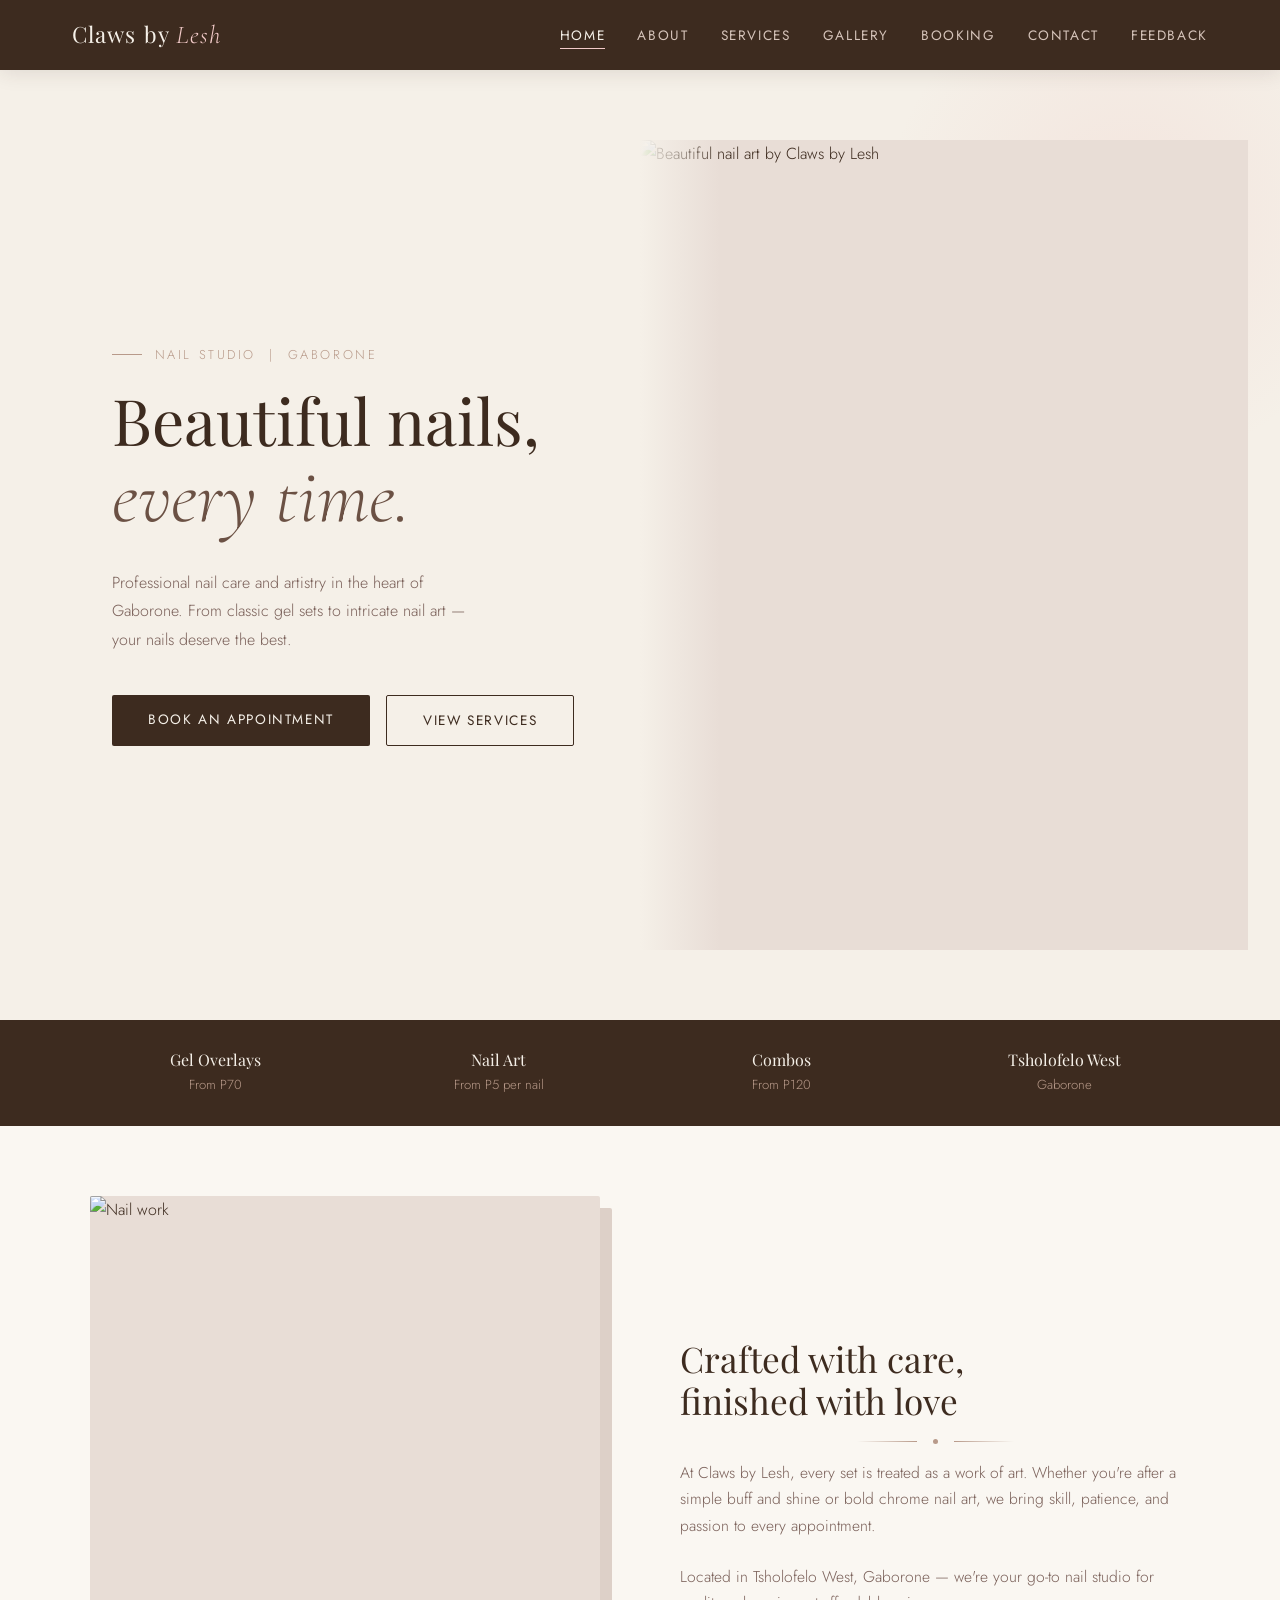
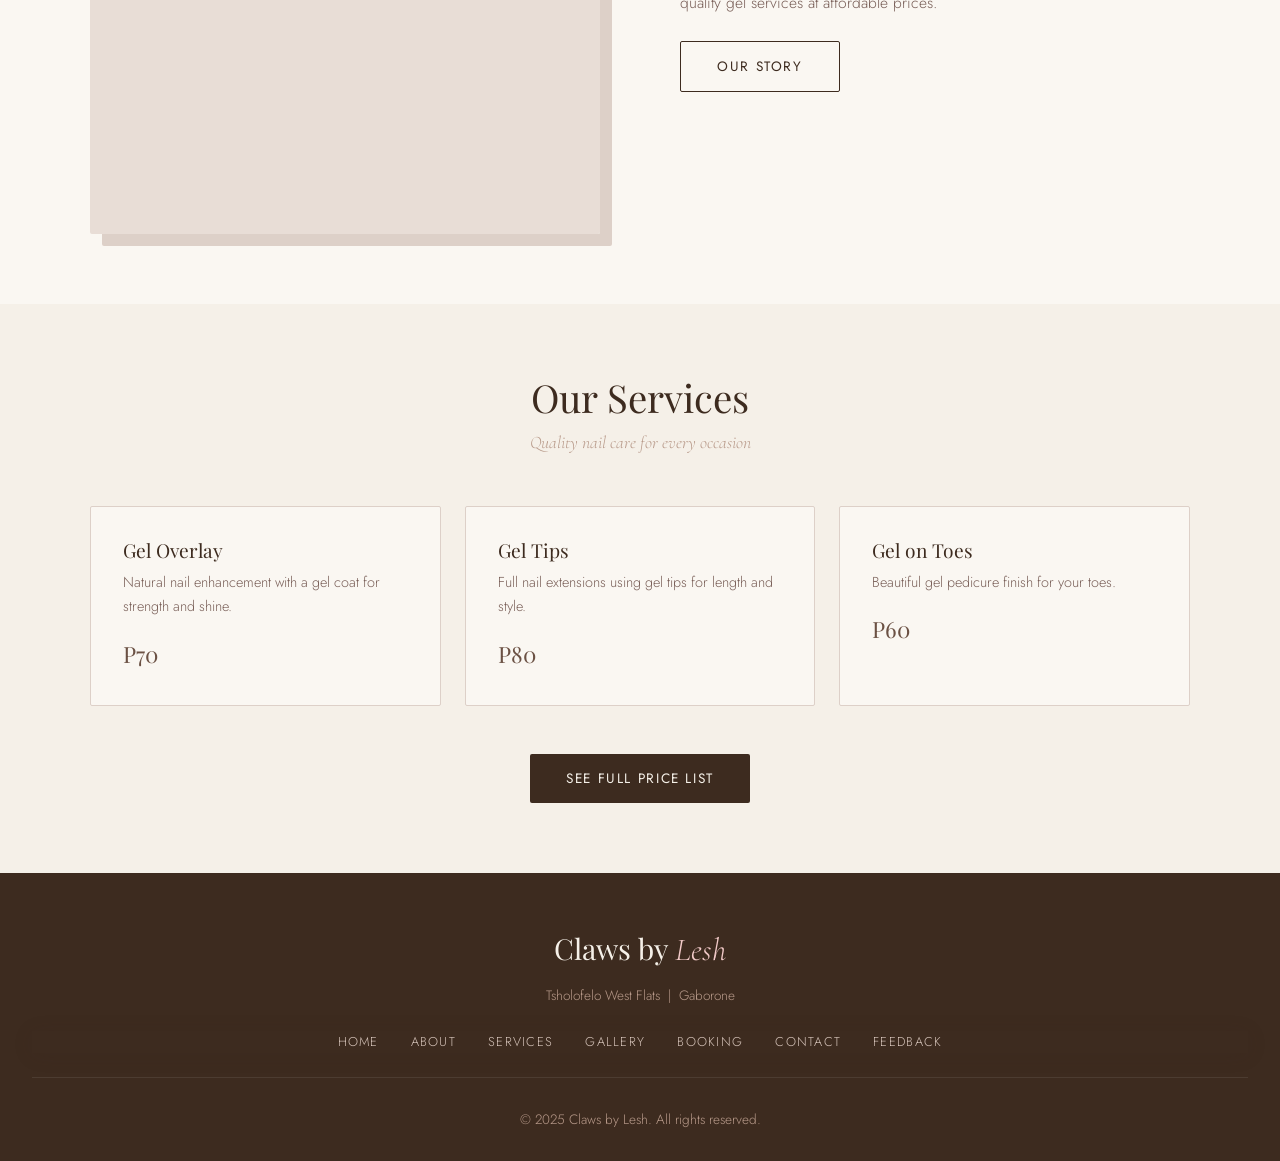
==== index.html @ 39ea2185 "Add files via upload" ====
<!DOCTYPE html>
<html lang="en">
<head>
    <meta charset="UTF-8">
    <meta name="viewport" content="width=device-width, initial-scale=1.0">
    <title>Claws by Lesh | Nail Studio</title>
    <link rel="stylesheet" href="style.css">
</head>
<body>

    <!-- NAVIGATION -->
    <nav>
        <div class="nav-container">
            <div class="nav-logo">Claws by <span>Lesh</span></div>
            <ul class="nav-links">
                <li><a href="index.html" class="active">Home</a></li>
                <li><a href="about.html">About</a></li>
                <li><a href="services.html">Services</a></li>
                <li><a href="gallery.html">Gallery</a></li>
                <li><a href="booking.html">Booking</a></li>
                <li><a href="contact.html">Contact</a></li>
                <li><a href="feedback.html">Feedback</a></li>
            </ul>
        </div>
    </nav>

    <!-- HERO -->
    <section class="hero">
        <div class="hero-text">
            <p class="hero-eyebrow">Nail Studio &nbsp;|&nbsp; Gaborone</p>
            <h1 class="hero-title">
                Beautiful nails,
                <span class="script">every time.</span>
            </h1>
            <p class="hero-description">
                Professional nail care and artistry in the heart of Gaborone. 
                From classic gel sets to intricate nail art — your nails deserve the best.
            </p>
            <div class="hero-cta">
                <a href="booking.html" class="btn btn-primary">Book an Appointment</a>
                <a href="services.html" class="btn btn-outline">View Services</a>
            </div>
        </div>
        <div class="hero-image">
            <!-- Replace src with your preferred photo -->
            <img src="photos/photo1.jpg" alt="Beautiful nail art by Claws by Lesh" 
                 onerror="this.style.background='#e8ddd6';this.style.minHeight='90vh'">
        </div>
    </section>

    <!-- FEATURES STRIP -->
    <div class="features-strip">
        <div class="features-grid">
            <div class="feature-item">
                <h4>Gel Overlays</h4>
                <p>From P70</p>
            </div>
            <div class="feature-item">
                <h4>Nail Art</h4>
                <p>From P5 per nail</p>
            </div>
            <div class="feature-item">
                <h4>Combos</h4>
                <p>From P120</p>
            </div>
            <div class="feature-item">
                <h4>Tsholofelo West</h4>
                <p>Gaborone</p>
            </div>
        </div>
    </div>

    <!-- ABOUT TEASER -->
    <section class="home-about">
        <div class="container">
            <div class="home-about-grid">
                <div class="home-about-img">
                    <img src="photos/photo2.jpg" alt="Nail work"
                         onerror="this.style.background='#e8ddd6'">
                </div>
                <div class="home-about-text">
                    <h2>Crafted with care,<br>finished with love</h2>
                    <div class="divider"><div class="divider-dot"></div></div>
                    <p>
                        At Claws by Lesh, every set is treated as a work of art. 
                        Whether you're after a simple buff and shine or bold chrome 
                        nail art, we bring skill, patience, and passion to every appointment.
                    </p>
                    <p>
                        Located in Tsholofelo West, Gaborone — we're your go-to nail 
                        studio for quality gel services at affordable prices.
                    </p>
                    <a href="about.html" class="btn btn-outline">Our Story</a>
                </div>
            </div>
        </div>
    </section>

    <!-- SERVICES PREVIEW -->
    <section class="home-services">
        <div class="container">
            <h2 class="section-title">Our Services</h2>
            <p class="section-subtitle">Quality nail care for every occasion</p>
            <div class="services-preview-grid">
                <div class="service-card">
                    <h3>Gel Overlay</h3>
                    <p>Natural nail enhancement with a gel coat for strength and shine.</p>
                    <span class="service-price">P70</span>
                </div>
                <div class="service-card">
                    <h3>Gel Tips</h3>
                    <p>Full nail extensions using gel tips for length and style.</p>
                    <span class="service-price">P80</span>
                </div>
                <div class="service-card">
                    <h3>Gel on Toes</h3>
                    <p>Beautiful gel pedicure finish for your toes.</p>
                    <span class="service-price">P60</span>
                </div>
            </div>
            <div class="text-center">
                <a href="services.html" class="btn btn-primary">See Full Price List</a>
            </div>
        </div>
    </section>

    <!-- FOOTER -->
    <footer>
        <div class="footer-logo">Claws by <span>Lesh</span></div>
        <p>Tsholofelo West Flats &nbsp;|&nbsp; Gaborone</p>
        <nav class="footer-links">
            <a href="index.html">Home</a>
            <a href="about.html">About</a>
            <a href="services.html">Services</a>
            <a href="gallery.html">Gallery</a>
            <a href="booking.html">Booking</a>
            <a href="contact.html">Contact</a>
            <a href="feedback.html">Feedback</a>
        </nav>
        <div class="footer-bottom">
            <p>&copy; 2025 Claws by Lesh. All rights reserved.</p>
        </div>
    </footer>

</body>
</html>
---- style.css ----
/* ===== GOOGLE FONTS ===== */
@import url('https://fonts.googleapis.com/css2?family=Playfair+Display:ital,wght@0,400;0,600;0,700;1,400&family=Cormorant+Garamond:ital,wght@0,300;0,400;0,500;1,300&family=Jost:wght@300;400;500&display=swap');

/* ===== CSS VARIABLES ===== */
:root {
    --cream: #f5f0e8;
    --warm-white: #faf7f2;
    --brown: #6b5144;
    --dark-brown: #3d2b1f;
    --rose: #e8a0a0;
    --blush: #f2cac8;
    --taupe: #b89a8a;
    --light-taupe: #d6c4ba;
    --text: #3d2b1f;
    --text-light: #7a6059;
    --border: #ddd0c8;
    --shadow: rgba(61, 43, 31, 0.12);
}

/* ===== RESET & BASE ===== */
*, *::before, *::after {
    margin: 0;
    padding: 0;
    box-sizing: border-box;
}

html {
    scroll-behavior: smooth;
}

body {
    font-family: 'Jost', sans-serif;
    background-color: var(--warm-white);
    color: var(--text);
    font-weight: 300;
    line-height: 1.7;
}

img {
    max-width: 100%;
    display: block;
}

a {
    text-decoration: none;
    color: inherit;
}

ul {
    list-style: none;
}

/* ===== TYPOGRAPHY ===== */
h1, h2, h3, h4 {
    font-family: 'Playfair Display', serif;
    font-weight: 400;
    line-height: 1.2;
}

.script {
    font-family: 'Cormorant Garamond', serif;
    font-style: italic;
    font-weight: 300;
}

/* ===== NAVIGATION ===== */
nav {
    background-color: var(--dark-brown);
    position: sticky;
    top: 0;
    z-index: 100;
    box-shadow: 0 2px 20px var(--shadow);
}

.nav-container {
    max-width: 1200px;
    margin: 0 auto;
    padding: 0 2rem;
    display: flex;
    align-items: center;
    justify-content: space-between;
    height: 70px;
}

.nav-logo {
    font-family: 'Playfair Display', serif;
    font-size: 1.4rem;
    color: var(--cream);
    letter-spacing: 0.05em;
}

.nav-logo span {
    font-family: 'Cormorant Garamond', serif;
    font-style: italic;
    color: var(--blush);
    font-size: 1.6rem;
}

.nav-links {
    display: flex;
    gap: 2rem;
    align-items: center;
}

.nav-links a {
    color: var(--light-taupe);
    font-size: 0.85rem;
    letter-spacing: 0.12em;
    text-transform: uppercase;
    font-weight: 400;
    transition: color 0.3s ease;
    position: relative;
    padding-bottom: 4px;
}

.nav-links a::after {
    content: '';
    position: absolute;
    bottom: 0;
    left: 0;
    width: 0;
    height: 1px;
    background-color: var(--blush);
    transition: width 0.3s ease;
}

.nav-links a:hover,
.nav-links a.active {
    color: var(--cream);
}

.nav-links a:hover::after,
.nav-links a.active::after {
    width: 100%;
}

/* ===== PAGE HERO ===== */
.page-hero {
    background-color: var(--cream);
    padding: 60px 2rem 50px;
    text-align: center;
    border-bottom: 1px solid var(--border);
    position: relative;
    overflow: hidden;
}

.page-hero::before {
    content: '';
    position: absolute;
    top: 0; left: 0; right: 0; bottom: 0;
    background: radial-gradient(ellipse at 70% 50%, rgba(232, 160, 160, 0.1) 0%, transparent 70%);
    pointer-events: none;
}

.page-hero h1 {
    font-size: clamp(2rem, 5vw, 3.5rem);
    color: var(--dark-brown);
    margin-bottom: 0.5rem;
}

.page-hero p {
    font-family: 'Cormorant Garamond', serif;
    font-style: italic;
    font-size: 1.2rem;
    color: var(--taupe);
}

.divider {
    display: flex;
    align-items: center;
    gap: 1rem;
    justify-content: center;
    margin: 1rem 0;
}

.divider::before,
.divider::after {
    content: '';
    height: 1px;
    width: 60px;
    background: linear-gradient(to right, transparent, var(--taupe));
}

.divider::after {
    background: linear-gradient(to left, transparent, var(--taupe));
}

.divider-dot {
    width: 5px;
    height: 5px;
    border-radius: 50%;
    background-color: var(--taupe);
}

/* ===== SECTION ===== */
section {
    padding: 70px 2rem;
}

.container {
    max-width: 1100px;
    margin: 0 auto;
}

.section-title {
    font-size: clamp(1.6rem, 3vw, 2.5rem);
    color: var(--dark-brown);
    text-align: center;
    margin-bottom: 0.5rem;
}

.section-subtitle {
    text-align: center;
    color: var(--taupe);
    font-family: 'Cormorant Garamond', serif;
    font-style: italic;
    font-size: 1.1rem;
    margin-bottom: 3rem;
}

/* ===== BUTTONS ===== */
.btn {
    display: inline-block;
    padding: 13px 36px;
    border-radius: 2px;
    font-family: 'Jost', sans-serif;
    font-size: 0.85rem;
    letter-spacing: 0.12em;
    text-transform: uppercase;
    font-weight: 400;
    cursor: pointer;
    transition: all 0.3s ease;
    border: none;
}

.btn-primary {
    background-color: var(--dark-brown);
    color: var(--cream);
}

.btn-primary:hover {
    background-color: var(--brown);
    transform: translateY(-2px);
    box-shadow: 0 6px 20px var(--shadow);
}

.btn-outline {
    background-color: transparent;
    color: var(--dark-brown);
    border: 1px solid var(--dark-brown);
}

.btn-outline:hover {
    background-color: var(--dark-brown);
    color: var(--cream);
}

/* ===== FOOTER ===== */
footer {
    background-color: var(--dark-brown);
    color: var(--light-taupe);
    padding: 50px 2rem 30px;
    text-align: center;
}

.footer-logo {
    font-family: 'Playfair Display', serif;
    font-size: 1.8rem;
    color: var(--cream);
    margin-bottom: 0.3rem;
}

.footer-logo span {
    font-family: 'Cormorant Garamond', serif;
    font-style: italic;
    color: var(--blush);
    font-size: 2rem;
}

footer p {
    font-size: 0.85rem;
    margin-top: 0.4rem;
    color: var(--taupe);
}

.footer-links {
    display: flex;
    justify-content: center;
    gap: 2rem;
    margin: 1.5rem 0;
    flex-wrap: wrap;
}

.footer-links a {
    color: var(--light-taupe);
    font-size: 0.8rem;
    letter-spacing: 0.1em;
    text-transform: uppercase;
    transition: color 0.3s;
}

.footer-links a:hover {
    color: var(--blush);
}

.footer-bottom {
    border-top: 1px solid rgba(255,255,255,0.08);
    padding-top: 1.5rem;
    margin-top: 1.5rem;
    font-size: 0.78rem;
    color: var(--taupe);
}

/* ===== HOME PAGE ===== */
.hero {
    min-height: 90vh;
    background-color: var(--cream);
    display: grid;
    grid-template-columns: 1fr 1fr;
    align-items: center;
    overflow: hidden;
    position: relative;
}

.hero::before {
    content: '';
    position: absolute;
    top: -100px;
    right: -100px;
    width: 500px;
    height: 500px;
    border-radius: 50%;
    background: radial-gradient(circle, rgba(232,160,160,0.15) 0%, transparent 70%);
    pointer-events: none;
}

.hero-text {
    padding: 4rem 3rem 4rem 5rem;
    animation: fadeInLeft 0.9s ease forwards;
}

.hero-eyebrow {
    font-family: 'Jost', sans-serif;
    font-size: 0.8rem;
    letter-spacing: 0.2em;
    text-transform: uppercase;
    color: var(--taupe);
    margin-bottom: 1.2rem;
    display: flex;
    align-items: center;
    gap: 0.8rem;
}

.hero-eyebrow::before {
    content: '';
    display: inline-block;
    width: 30px;
    height: 1px;
    background-color: var(--taupe);
}

.hero-title {
    font-size: clamp(2.5rem, 5vw, 4.5rem);
    color: var(--dark-brown);
    margin-bottom: 0.3rem;
    line-height: 1.1;
}

.hero-title .script {
    font-size: clamp(3rem, 6vw, 5.5rem);
    color: var(--brown);
    display: block;
}

.hero-description {
    margin: 1.8rem 0 2.5rem;
    color: var(--text-light);
    font-size: 1rem;
    max-width: 380px;
    line-height: 1.8;
}

.hero-cta {
    display: flex;
    gap: 1rem;
    flex-wrap: wrap;
}

.hero-image {
    height: 90vh;
    overflow: hidden;
    position: relative;
}

.hero-image img {
    width: 100%;
    height: 100%;
    object-fit: cover;
    object-position: center top;
}

.hero-image::after {
    content: '';
    position: absolute;
    left: 0; top: 0; bottom: 0;
    width: 80px;
    background: linear-gradient(to right, var(--cream), transparent);
}

/* Features strip */
.features-strip {
    background-color: var(--dark-brown);
    padding: 30px 2rem;
}

.features-grid {
    max-width: 1100px;
    margin: 0 auto;
    display: grid;
    grid-template-columns: repeat(4, 1fr);
    gap: 2rem;
    text-align: center;
}

.feature-item h4 {
    font-family: 'Playfair Display', serif;
    color: var(--cream);
    font-size: 1rem;
    margin-bottom: 0.3rem;
}

.feature-item p {
    color: var(--taupe);
    font-size: 0.82rem;
}

/* Home about teaser */
.home-about {
    background-color: var(--warm-white);
}

.home-about-grid {
    display: grid;
    grid-template-columns: 1fr 1fr;
    gap: 5rem;
    align-items: center;
}

.home-about-img {
    border-radius: 2px;
    overflow: hidden;
    position: relative;
    aspect-ratio: 4/5;
    box-shadow: 12px 12px 0 var(--border);
}

.home-about-img img {
    width: 100%;
    height: 100%;
    object-fit: cover;
}

.home-about-text h2 {
    font-size: 2.2rem;
    color: var(--dark-brown);
    margin-bottom: 1rem;
}

.home-about-text p {
    color: var(--text-light);
    margin-bottom: 1.5rem;
    font-size: 0.98rem;
}

/* Home services preview */
.home-services {
    background-color: var(--cream);
}

.services-preview-grid {
    display: grid;
    grid-template-columns: repeat(3, 1fr);
    gap: 1.5rem;
    margin-bottom: 3rem;
}

.service-card {
    background: var(--warm-white);
    border: 1px solid var(--border);
    padding: 2rem;
    border-radius: 2px;
    transition: transform 0.3s, box-shadow 0.3s;
}

.service-card:hover {
    transform: translateY(-4px);
    box-shadow: 0 12px 30px var(--shadow);
}

.service-card h3 {
    font-size: 1.2rem;
    color: var(--dark-brown);
    margin-bottom: 0.5rem;
}

.service-card p {
    color: var(--text-light);
    font-size: 0.9rem;
    margin-bottom: 1rem;
}

.service-price {
    font-family: 'Playfair Display', serif;
    font-size: 1.4rem;
    color: var(--brown);
}

.text-center {
    text-align: center;
}

/* ===== ABOUT PAGE ===== */
.about-story {
    background-color: var(--warm-white);
}

.about-grid {
    display: grid;
    grid-template-columns: 1fr 1fr;
    gap: 5rem;
    align-items: center;
}

.about-image {
    border-radius: 2px;
    overflow: hidden;
    aspect-ratio: 3/4;
    box-shadow: -12px 12px 0 var(--border);
}

.about-image img {
    width: 100%;
    height: 100%;
    object-fit: cover;
}

.about-text h2 {
    font-size: 2.2rem;
    color: var(--dark-brown);
    margin-bottom: 1rem;
}

.about-text p {
    color: var(--text-light);
    margin-bottom: 1.2rem;
    font-size: 0.98rem;
}

.about-values {
    background-color: var(--cream);
}

.values-grid {
    display: grid;
    grid-template-columns: repeat(3, 1fr);
    gap: 2rem;
}

.value-card {
    text-align: center;
    padding: 2.5rem 1.5rem;
    border: 1px solid var(--border);
    background: var(--warm-white);
    border-radius: 2px;
}

.value-card h3 {
    font-size: 1.2rem;
    color: var(--dark-brown);
    margin-bottom: 0.7rem;
}

.value-card p {
    color: var(--text-light);
    font-size: 0.9rem;
}

.value-number {
    font-family: 'Playfair Display', serif;
    font-size: 3rem;
    color: var(--blush);
    display: block;
    margin-bottom: 0.5rem;
}

/* ===== SERVICES PAGE ===== */
.services-section {
    background-color: var(--warm-white);
}

.services-table-wrap {
    display: grid;
    grid-template-columns: 1fr 1fr;
    gap: 2rem;
    margin-bottom: 2rem;
}

.service-table-card {
    background: var(--cream);
    border: 1px solid var(--border);
    border-radius: 2px;
    overflow: hidden;
}

.service-table-header {
    background-color: var(--dark-brown);
    color: var(--cream);
    padding: 1rem 1.5rem;
    font-family: 'Jost', sans-serif;
    font-size: 0.8rem;
    letter-spacing: 0.2em;
    text-transform: uppercase;
    text-align: center;
}

.service-table-body {
    padding: 1.5rem;
}

.service-row {
    display: flex;
    justify-content: space-between;
    align-items: center;
    padding: 0.9rem 0;
    border-bottom: 1px solid var(--border);
}

.service-row:last-child {
    border-bottom: none;
}

.service-row span:first-child {
    color: var(--text);
    font-size: 0.95rem;
}

.service-row .price {
    font-family: 'Playfair Display', serif;
    font-size: 1.1rem;
    color: var(--brown);
    font-weight: 600;
}

/* combos */
.combos-card {
    grid-column: 1 / -1;
    background: var(--cream);
    border: 1px solid var(--border);
    border-radius: 2px;
    overflow: hidden;
    max-width: 600px;
    margin: 0 auto;
    width: 100%;
}

/* ===== GALLERY PAGE ===== */
.gallery-section {
    background-color: var(--warm-white);
}

.gallery-grid {
    display: grid;
    grid-template-columns: repeat(3, 1fr);
    gap: 1rem;
    margin-bottom: 4rem;
}

.gallery-item {
    aspect-ratio: 1;
    overflow: hidden;
    border-radius: 2px;
    background: var(--cream);
    border: 2px solid var(--border);
    display: flex;
    align-items: center;
    justify-content: center;
    position: relative;
    cursor: pointer;
    transition: transform 0.3s, box-shadow 0.3s;
}

.gallery-item:hover {
    transform: scale(1.02);
    box-shadow: 0 8px 25px var(--shadow);
}

.gallery-item img {
    width: 100%;
    height: 100%;
    object-fit: cover;
    transition: transform 0.4s ease;
}

.gallery-item:hover img {
    transform: scale(1.06);
}

.gallery-placeholder {
    display: flex;
    flex-direction: column;
    align-items: center;
    justify-content: center;
    gap: 0.5rem;
    color: var(--taupe);
    text-align: center;
    padding: 1rem;
}

.gallery-placeholder p {
    font-size: 0.85rem;
    font-style: italic;
}

.upload-hint {
    width: 40px;
    height: 40px;
    border: 2px dashed var(--light-taupe);
    border-radius: 50%;
    display: flex;
    align-items: center;
    justify-content: center;
    font-size: 1.2rem;
    color: var(--light-taupe);
    margin-bottom: 0.3rem;
}

.videos-title {
    font-size: 1.8rem;
    color: var(--dark-brown);
    text-align: center;
    margin-bottom: 0.5rem;
}

.videos-subtitle {
    text-align: center;
    color: var(--taupe);
    font-style: italic;
    font-family: 'Cormorant Garamond', serif;
    margin-bottom: 2rem;
}

.videos-grid {
    display: grid;
    grid-template-columns: repeat(3, 1fr);
    gap: 1.5rem;
}

.video-item {
    border-radius: 2px;
    overflow: hidden;
    background: var(--cream);
    border: 2px solid var(--border);
    aspect-ratio: 9/16;
    display: flex;
    align-items: center;
    justify-content: center;
}

.video-item video {
    width: 100%;
    height: 100%;
    object-fit: cover;
}

.video-placeholder {
    display: flex;
    flex-direction: column;
    align-items: center;
    gap: 0.5rem;
    color: var(--taupe);
    text-align: center;
    padding: 2rem;
}

.video-icon {
    width: 50px;
    height: 50px;
    border: 2px dashed var(--light-taupe);
    border-radius: 50%;
    display: flex;
    align-items: center;
    justify-content: center;
    font-size: 1.4rem;
    color: var(--light-taupe);
    margin-bottom: 0.3rem;
}

.video-placeholder p {
    font-size: 0.85rem;
    font-style: italic;
}

/* ===== BOOKING PAGE ===== */
.booking-section {
    background-color: var(--warm-white);
}

.booking-grid {
    display: grid;
    grid-template-columns: 1fr 1.3fr;
    gap: 4rem;
    align-items: start;
}

.booking-info h2 {
    font-size: 2rem;
    color: var(--dark-brown);
    margin-bottom: 1rem;
}

.booking-info p {
    color: var(--text-light);
    font-size: 0.95rem;
    margin-bottom: 2rem;
}

.info-list {
    display: flex;
    flex-direction: column;
    gap: 1rem;
}

.info-item {
    display: flex;
    gap: 1rem;
    align-items: flex-start;
}

.info-label {
    font-size: 0.75rem;
    letter-spacing: 0.12em;
    text-transform: uppercase;
    color: var(--taupe);
    min-width: 80px;
    padding-top: 2px;
}

.info-value {
    color: var(--text);
    font-size: 0.95rem;
}

.booking-form {
    background: var(--cream);
    border: 1px solid var(--border);
    border-radius: 2px;
    padding: 2.5rem;
}

.booking-form h3 {
    font-size: 1.5rem;
    color: var(--dark-brown);
    margin-bottom: 0.3rem;
}

.booking-form .form-sub {
    color: var(--taupe);
    font-size: 0.88rem;
    margin-bottom: 2rem;
    font-style: italic;
    font-family: 'Cormorant Garamond', serif;
}

.form-group {
    margin-bottom: 1.3rem;
}

.form-group label {
    display: block;
    font-size: 0.78rem;
    letter-spacing: 0.1em;
    text-transform: uppercase;
    color: var(--taupe);
    margin-bottom: 0.5rem;
}

.form-group input,
.form-group select,
.form-group textarea {
    width: 100%;
    padding: 12px 14px;
    border: 1px solid var(--border);
    border-radius: 2px;
    background: var(--warm-white);
    font-family: 'Jost', sans-serif;
    font-size: 0.92rem;
    color: var(--text);
    transition: border-color 0.3s;
    outline: none;
    appearance: none;
}

.form-group input:focus,
.form-group select:focus,
.form-group textarea:focus {
    border-color: var(--brown);
}

.form-group textarea {
    resize: vertical;
    min-height: 90px;
}

.form-row {
    display: grid;
    grid-template-columns: 1fr 1fr;
    gap: 1rem;
}

/* ===== CONTACT PAGE ===== */
.contact-section {
    background-color: var(--warm-white);
}

.contact-grid {
    display: grid;
    grid-template-columns: 1fr 1fr;
    gap: 4rem;
    align-items: start;
}

.contact-card {
    background: var(--cream);
    border: 1px solid var(--border);
    border-radius: 2px;
    padding: 2.5rem;
}

.contact-card h2 {
    font-size: 1.8rem;
    color: var(--dark-brown);
    margin-bottom: 0.5rem;
}

.contact-card > p {
    color: var(--text-light);
    font-size: 0.95rem;
    margin-bottom: 2rem;
}

.contact-item {
    display: flex;
    gap: 1.2rem;
    margin-bottom: 1.5rem;
    align-items: flex-start;
}

.contact-icon {
    width: 42px;
    height: 42px;
    background-color: var(--dark-brown);
    border-radius: 2px;
    display: flex;
    align-items: center;
    justify-content: center;
    flex-shrink: 0;
}

.contact-icon svg {
    width: 18px;
    height: 18px;
    fill: var(--cream);
}

.contact-details h4 {
    font-size: 0.78rem;
    letter-spacing: 0.12em;
    text-transform: uppercase;
    color: var(--taupe);
    margin-bottom: 0.3rem;
    font-family: 'Jost', sans-serif;
    font-weight: 400;
}

.contact-details p {
    color: var(--text);
    font-size: 0.95rem;
}

.contact-details a {
    color: var(--brown);
    transition: color 0.3s;
}

.contact-details a:hover {
    color: var(--dark-brown);
}

.contact-form-wrap {
    background: var(--cream);
    border: 1px solid var(--border);
    border-radius: 2px;
    padding: 2.5rem;
}

.contact-form-wrap h3 {
    font-size: 1.5rem;
    color: var(--dark-brown);
    margin-bottom: 0.3rem;
}

.contact-form-wrap .form-sub {
    color: var(--taupe);
    font-style: italic;
    font-family: 'Cormorant Garamond', serif;
    margin-bottom: 1.8rem;
    font-size: 0.95rem;
}

/* map placeholder */
.map-placeholder {
    margin-top: 2rem;
    background: var(--warm-white);
    border: 1px solid var(--border);
    border-radius: 2px;
    height: 180px;
    display: flex;
    flex-direction: column;
    align-items: center;
    justify-content: center;
    gap: 0.5rem;
    color: var(--taupe);
}

.map-placeholder p {
    font-size: 0.85rem;
    font-style: italic;
}

/* ===== FEEDBACK PAGE ===== */
.feedback-section {
    background-color: var(--warm-white);
}

.feedback-intro {
    max-width: 600px;
    margin: 0 auto 3rem;
    text-align: center;
    color: var(--text-light);
    font-size: 0.97rem;
}

.feedback-form-wrap {
    max-width: 700px;
    margin: 0 auto;
    background: var(--cream);
    border: 1px solid var(--border);
    border-radius: 2px;
    padding: 3rem;
}

.star-rating {
    display: flex;
    gap: 0.5rem;
    margin-bottom: 0.5rem;
}

.star {
    width: 36px;
    height: 36px;
    background: none;
    border: 1px solid var(--border);
    border-radius: 2px;
    cursor: pointer;
    font-size: 1.2rem;
    color: var(--light-taupe);
    display: flex;
    align-items: center;
    justify-content: center;
    transition: all 0.2s;
    font-family: 'Jost', sans-serif;
}

.star:hover,
.star.active {
    background: var(--dark-brown);
    border-color: var(--dark-brown);
    color: var(--cream);
}

.rating-label {
    font-size: 0.78rem;
    color: var(--taupe);
    text-transform: uppercase;
    letter-spacing: 0.1em;
    margin-bottom: 0.5rem;
    display: block;
}

.reviews-section {
    background-color: var(--cream);
    padding: 70px 2rem;
}

.reviews-grid {
    display: grid;
    grid-template-columns: repeat(3, 1fr);
    gap: 1.5rem;
}

.review-card {
    background: var(--warm-white);
    border: 1px solid var(--border);
    border-radius: 2px;
    padding: 1.8rem;
}

.review-stars {
    color: var(--brown);
    font-size: 0.9rem;
    margin-bottom: 0.8rem;
    letter-spacing: 0.1em;
}

.review-card p {
    color: var(--text-light);
    font-style: italic;
    font-family: 'Cormorant Garamond', serif;
    font-size: 1.05rem;
    margin-bottom: 1rem;
    line-height: 1.6;
}

.review-author {
    font-size: 0.8rem;
    letter-spacing: 0.1em;
    text-transform: uppercase;
    color: var(--taupe);
}

/* ===== SUCCESS MESSAGE ===== */
.success-msg {
    display: none;
    background: #d4edda;
    border: 1px solid #c3e6cb;
    color: #155724;
    padding: 1rem 1.5rem;
    border-radius: 2px;
    font-size: 0.9rem;
    margin-top: 1rem;
    text-align: center;
}

/* ===== ANIMATIONS ===== */
@keyframes fadeInLeft {
    from { opacity: 0; transform: translateX(-30px); }
    to { opacity: 1; transform: translateX(0); }
}

@keyframes fadeInRight {
    from { opacity: 0; transform: translateX(30px); }
    to { opacity: 1; transform: translateX(0); }
}

@keyframes fadeInUp {
    from { opacity: 0; transform: translateY(20px); }
    to { opacity: 1; transform: translateY(0); }
}

.fade-in {
    animation: fadeInUp 0.7s ease forwards;
}

/* ===== RESPONSIVE ===== */
@media (max-width: 900px) {
    .hero { grid-template-columns: 1fr; }
    .hero-image { height: 50vh; }
    .hero-text { padding: 3rem 2rem; }
    .features-grid { grid-template-columns: repeat(2, 1fr); }
    .home-about-grid,
    .about-grid,
    .booking-grid,
    .contact-grid { grid-template-columns: 1fr; gap: 2.5rem; }
    .services-table-wrap { grid-template-columns: 1fr; }
    .combos-card { grid-column: auto; }
    .gallery-grid,
    .videos-grid,
    .reviews-grid { grid-template-columns: repeat(2, 1fr); }
    .services-preview-grid,
    .values-grid { grid-template-columns: 1fr 1fr; }
    .nav-links { gap: 1rem; }
}

@media (max-width: 600px) {
    .nav-links a { font-size: 0.72rem; }
    .gallery-grid { grid-template-columns: repeat(2, 1fr); }
    .videos-grid { grid-template-columns: 1fr; }
    .reviews-grid { grid-template-columns: 1fr; }
    .services-preview-grid,
    .values-grid { grid-template-columns: 1fr; }
    .form-row { grid-template-columns: 1fr; }
    .features-grid { grid-template-columns: repeat(2, 1fr); }
    .booking-form,
    .contact-form-wrap,
    .feedback-form-wrap { padding: 1.8rem; }
}
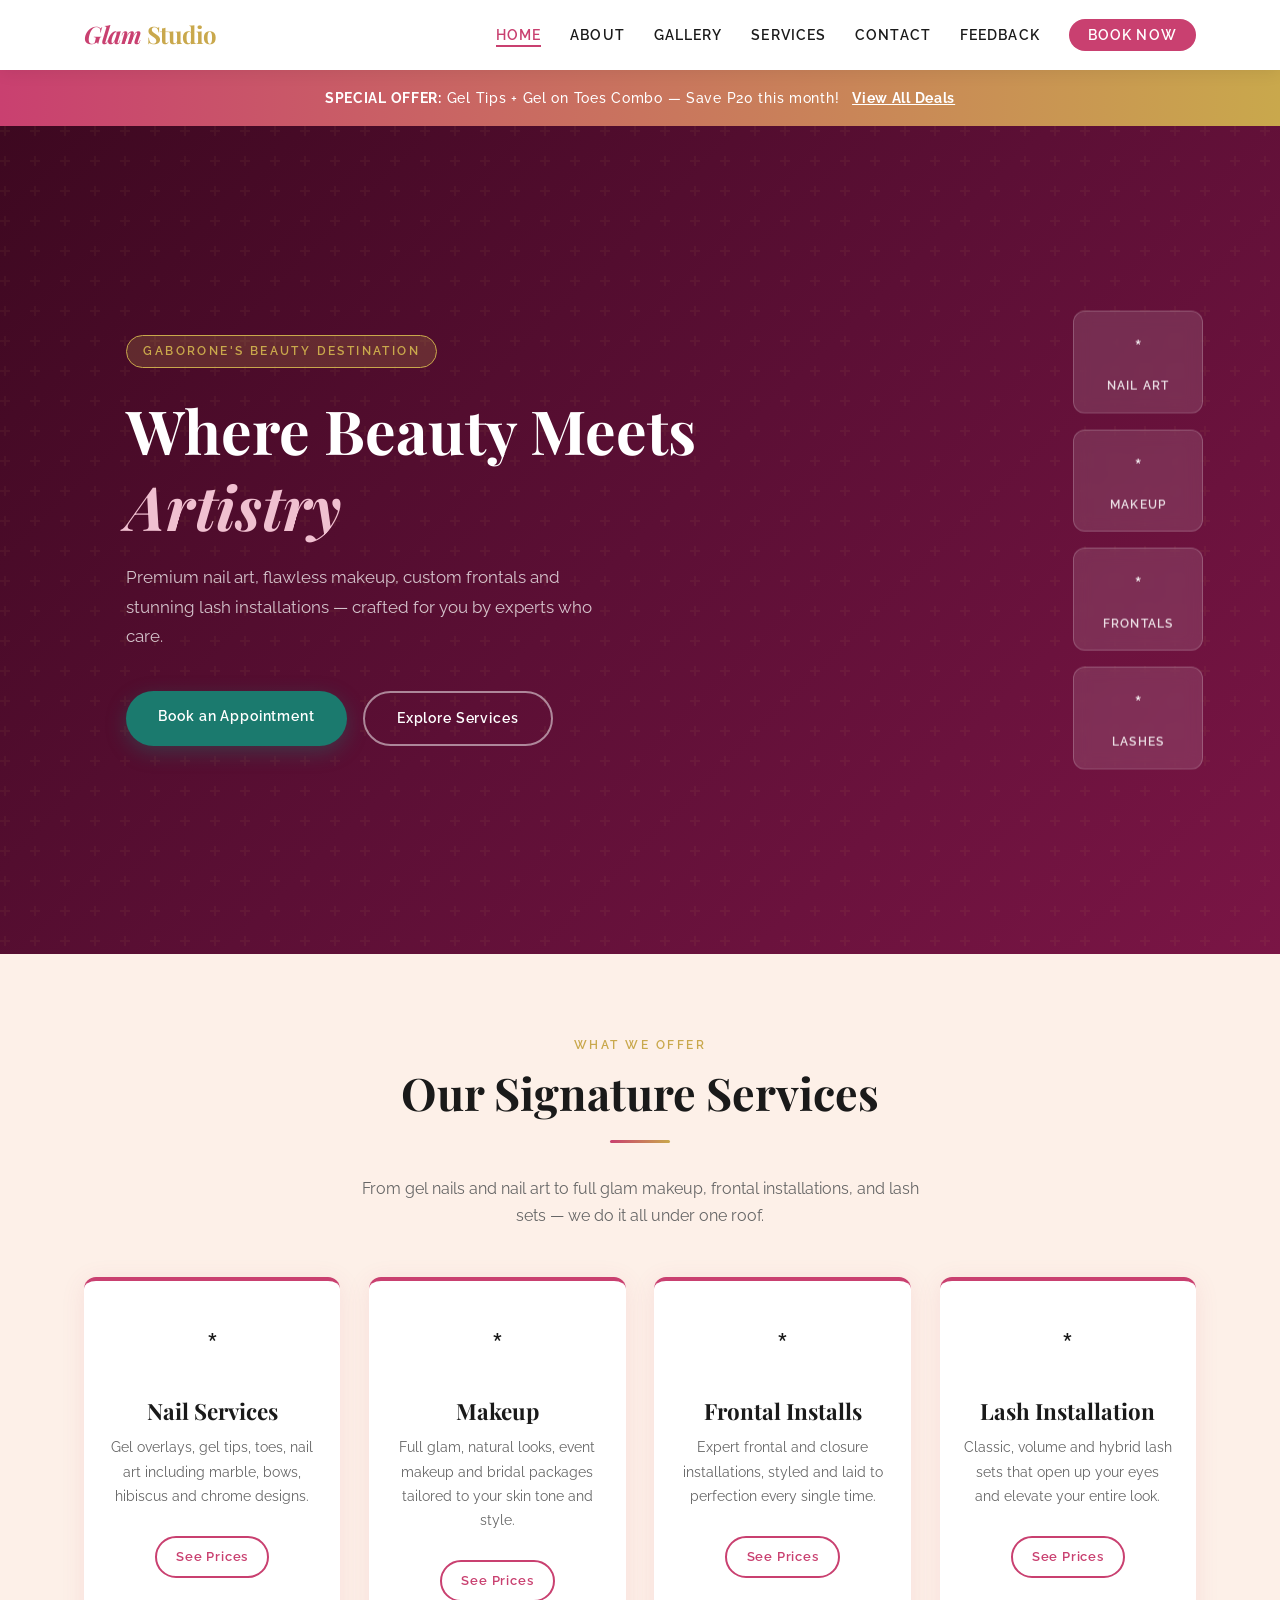
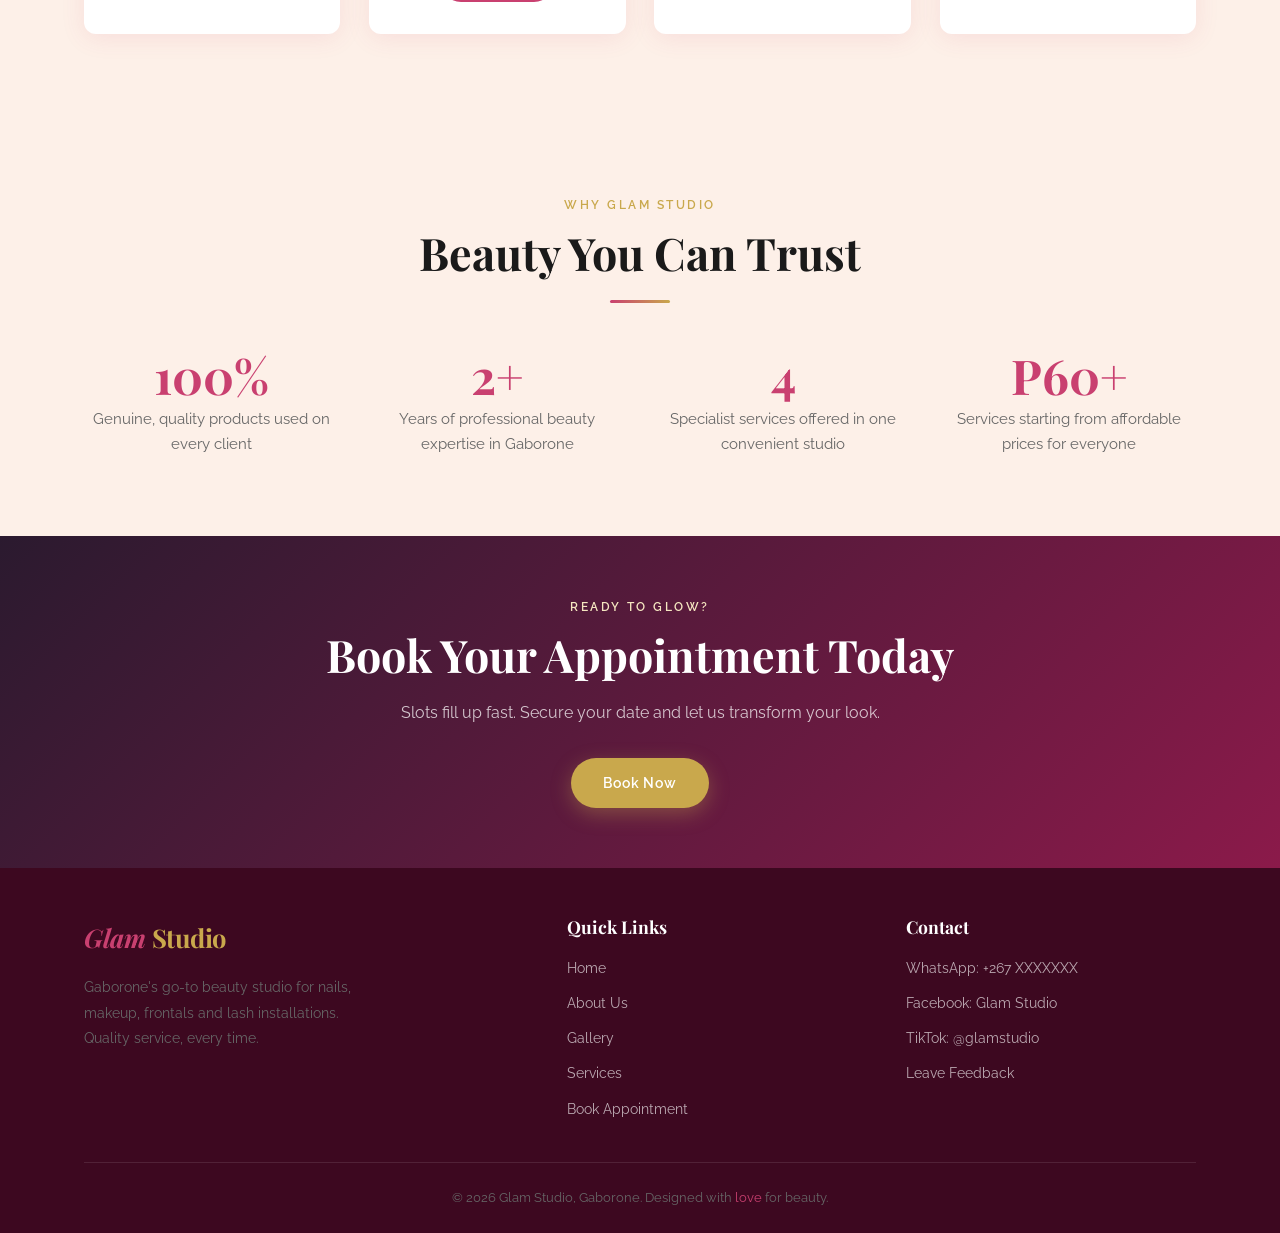
==== commit 96d422e0: "Add files via upload" ====
--- a/index.html
+++ b/index.html
@@ -1,146 +1,179 @@
 <!DOCTYPE html>
 <html lang="en">
 <head>
-    <meta charset="UTF-8">
-    <meta name="viewport" content="width=device-width, initial-scale=1.0">
-    <title>Claws by Lesh | Nail Studio</title>
-    <link rel="stylesheet" href="style.css">
+  <meta charset="UTF-8" />
+  <meta name="viewport" content="width=device-width, initial-scale=1.0" />
+  <title>Glam Studio | Nails, Makeup, Frontals & Lashes</title>
+  <link rel="stylesheet" href="style.css" />
 </head>
 <body>
 
-    <!-- NAVIGATION -->
-    <nav>
-        <div class="nav-container">
-            <div class="nav-logo">Claws by <span>Lesh</span></div>
-            <ul class="nav-links">
-                <li><a href="index.html" class="active">Home</a></li>
-                <li><a href="about.html">About</a></li>
-                <li><a href="services.html">Services</a></li>
-                <li><a href="gallery.html">Gallery</a></li>
-                <li><a href="booking.html">Booking</a></li>
-                <li><a href="contact.html">Contact</a></li>
-                <li><a href="feedback.html">Feedback</a></li>
-            </ul>
+  <!-- HEADER -->
+  <header>
+    <div class="nav-inner">
+      <a href="index.html" class="logo">Glam <span>Studio</span></a>
+      <nav>
+        <ul>
+          <li><a href="index.html" class="active">Home</a></li>
+          <li><a href="about.html">About</a></li>
+          <li><a href="gallery.html">Gallery</a></li>
+          <li><a href="services.html">Services</a></li>
+          <li><a href="contacts.html">Contact</a></li>
+          <li><a href="feedback.html">Feedback</a></li>
+          <li><a href="book.html" class="nav-book">Book Now</a></li>
+        </ul>
+      </nav>
+    </div>
+  </header>
+
+  <!-- PROMO STRIP -->
+  <div class="promo-strip">
+    <strong>SPECIAL OFFER:</strong> Gel Tips + Gel on Toes Combo — Save P20 this month!
+    <a href="services.html">View All Deals</a>
+  </div>
+
+  <!-- HERO -->
+  <section class="hero">
+    <div class="hero-content">
+      <span class="hero-tag">Gaborone's Beauty Destination</span>
+      <h1>Where Beauty Meets <em>Artistry</em></h1>
+      <p>Premium nail art, flawless makeup, custom frontals and stunning lash installations — crafted for you by experts who care.</p>
+      <div class="hero-btns">
+        <a href="book.html" class="btn btn-primary">Book an Appointment</a>
+        <a href="services.html" class="btn btn-outline">Explore Services</a>
+      </div>
+    </div>
+    <div class="hero-badges">
+      <div class="hero-badge">
+        <div class="badge-icon">*</div>
+        <div class="badge-label">Nail Art</div>
+      </div>
+      <div class="hero-badge">
+        <div class="badge-icon">*</div>
+        <div class="badge-label">Makeup</div>
+      </div>
+      <div class="hero-badge">
+        <div class="badge-icon">*</div>
+        <div class="badge-label">Frontals</div>
+      </div>
+      <div class="hero-badge">
+        <div class="badge-icon">*</div>
+        <div class="badge-label">Lashes</div>
+      </div>
+    </div>
+  </section>
+
+  <!-- OUR SERVICES PREVIEW -->
+  <section class="section">
+    <div class="container text-center">
+      <span class="section-label">What We Offer</span>
+      <h2 class="section-title">Our Signature Services</h2>
+      <div class="divider"></div>
+      <p class="section-subtitle">From gel nails and nail art to full glam makeup, frontal installations, and lash sets — we do it all under one roof.</p>
+
+      <div class="services-grid">
+        <div class="service-card">
+          <div class="icon">*</div>
+          <h3>Nail Services</h3>
+          <p>Gel overlays, gel tips, toes, nail art including marble, bows, hibiscus and chrome designs.</p>
+          <br/>
+          <a href="services.html" class="btn btn-rose-outline" style="font-size:0.82rem;padding:0.5rem 1.2rem;">See Prices</a>
         </div>
-    </nav>
+        <div class="service-card">
+          <div class="icon">*</div>
+          <h3>Makeup</h3>
+          <p>Full glam, natural looks, event makeup and bridal packages tailored to your skin tone and style.</p>
+          <br/>
+          <a href="services.html" class="btn btn-rose-outline" style="font-size:0.82rem;padding:0.5rem 1.2rem;">See Prices</a>
+        </div>
+        <div class="service-card">
+          <div class="icon">*</div>
+          <h3>Frontal Installs</h3>
+          <p>Expert frontal and closure installations, styled and laid to perfection every single time.</p>
+          <br/>
+          <a href="services.html" class="btn btn-rose-outline" style="font-size:0.82rem;padding:0.5rem 1.2rem;">See Prices</a>
+        </div>
+        <div class="service-card">
+          <div class="icon">*</div>
+          <h3>Lash Installation</h3>
+          <p>Classic, volume and hybrid lash sets that open up your eyes and elevate your entire look.</p>
+          <br/>
+          <a href="services.html" class="btn btn-rose-outline" style="font-size:0.82rem;padding:0.5rem 1.2rem;">See Prices</a>
+        </div>
+      </div>
+    </div>
+  </section>
 
-    <!-- HERO -->
-    <section class="hero">
-        <div class="hero-text">
-            <p class="hero-eyebrow">Nail Studio &nbsp;|&nbsp; Gaborone</p>
-            <h1 class="hero-title">
-                Beautiful nails,
-                <span class="script">every time.</span>
-            </h1>
-            <p class="hero-description">
-                Professional nail care and artistry in the heart of Gaborone. 
-                From classic gel sets to intricate nail art — your nails deserve the best.
-            </p>
-            <div class="hero-cta">
-                <a href="booking.html" class="btn btn-primary">Book an Appointment</a>
-                <a href="services.html" class="btn btn-outline">View Services</a>
-            </div>
+  <!-- WHY CHOOSE US -->
+  <section class="section why-us">
+    <div class="container text-center">
+      <span class="section-label">Why Glam Studio</span>
+      <h2 class="section-title">Beauty You Can Trust</h2>
+      <div class="divider"></div>
+      <div class="why-grid">
+        <div class="why-item">
+          <div class="num">100%</div>
+          <p>Genuine, quality products used on every client</p>
         </div>
-        <div class="hero-image">
-            <!-- Replace src with your preferred photo -->
-            <img src="photos/photo1.jpg" alt="Beautiful nail art by Claws by Lesh" 
-                 onerror="this.style.background='#e8ddd6';this.style.minHeight='90vh'">
+        <div class="why-item">
+          <div class="num">2+</div>
+          <p>Years of professional beauty expertise in Gaborone</p>
         </div>
-    </section>
+        <div class="why-item">
+          <div class="num">4</div>
+          <p>Specialist services offered in one convenient studio</p>
+        </div>
+        <div class="why-item">
+          <div class="num">P60+</div>
+          <p>Services starting from affordable prices for everyone</p>
+        </div>
+      </div>
+    </div>
+  </section>
 
-    <!-- FEATURES STRIP -->
-    <div class="features-strip">
-        <div class="features-grid">
-            <div class="feature-item">
-                <h4>Gel Overlays</h4>
-                <p>From P70</p>
-            </div>
-            <div class="feature-item">
-                <h4>Nail Art</h4>
-                <p>From P5 per nail</p>
-            </div>
-            <div class="feature-item">
-                <h4>Combos</h4>
-                <p>From P120</p>
-            </div>
-            <div class="feature-item">
-                <h4>Tsholofelo West</h4>
-                <p>Gaborone</p>
-            </div>
+  <!-- CTA BANNER -->
+  <section class="section" style="background: linear-gradient(135deg, #2B1A2F, #8B1A4A); text-align: center; padding: 60px 0;">
+    <div class="container">
+      <span class="section-label" style="color: var(--gold-light);">Ready to Glow?</span>
+      <h2 style="color: white; margin-bottom: 1rem;">Book Your Appointment Today</h2>
+      <p style="color: rgba(255,255,255,0.75); max-width: 500px; margin: 0 auto 2rem;">Slots fill up fast. Secure your date and let us transform your look.</p>
+      <a href="book.html" class="btn btn-gold">Book Now</a>
+    </div>
+  </section>
+
+  <!-- FOOTER -->
+  <footer>
+    <div class="container">
+      <div class="footer-inner">
+        <div class="footer-brand">
+          <a href="index.html" class="logo">Glam <span>Studio</span></a>
+          <p>Gaborone's go-to beauty studio for nails, makeup, frontals and lash installations. Quality service, every time.</p>
         </div>
+        <div>
+          <h4>Quick Links</h4>
+          <ul class="footer-links">
+            <li><a href="index.html">Home</a></li>
+            <li><a href="about.html">About Us</a></li>
+            <li><a href="gallery.html">Gallery</a></li>
+            <li><a href="services.html">Services</a></li>
+            <li><a href="book.html">Book Appointment</a></li>
+          </ul>
+        </div>
+        <div>
+          <h4>Contact</h4>
+          <ul class="footer-links">
+            <li><a href="contacts.html">WhatsApp: +267 XXXXXXX</a></li>
+            <li><a href="contacts.html">Facebook: Glam Studio</a></li>
+            <li><a href="contacts.html">TikTok: @glamstudio</a></li>
+            <li><a href="feedback.html">Leave Feedback</a></li>
+          </ul>
+        </div>
+      </div>
+      <div class="footer-bottom">
+        <p>© 2026 Glam Studio, Gaborone. Designed with <span>love</span> for beauty.</p>
+      </div>
     </div>
-
-    <!-- ABOUT TEASER -->
-    <section class="home-about">
-        <div class="container">
-            <div class="home-about-grid">
-                <div class="home-about-img">
-                    <img src="photos/photo2.jpg" alt="Nail work"
-                         onerror="this.style.background='#e8ddd6'">
-                </div>
-                <div class="home-about-text">
-                    <h2>Crafted with care,<br>finished with love</h2>
-                    <div class="divider"><div class="divider-dot"></div></div>
-                    <p>
-                        At Claws by Lesh, every set is treated as a work of art. 
-                        Whether you're after a simple buff and shine or bold chrome 
-                        nail art, we bring skill, patience, and passion to every appointment.
-                    </p>
-                    <p>
-                        Located in Tsholofelo West, Gaborone — we're your go-to nail 
-                        studio for quality gel services at affordable prices.
-                    </p>
-                    <a href="about.html" class="btn btn-outline">Our Story</a>
-                </div>
-            </div>
-        </div>
-    </section>
-
-    <!-- SERVICES PREVIEW -->
-    <section class="home-services">
-        <div class="container">
-            <h2 class="section-title">Our Services</h2>
-            <p class="section-subtitle">Quality nail care for every occasion</p>
-            <div class="services-preview-grid">
-                <div class="service-card">
-                    <h3>Gel Overlay</h3>
-                    <p>Natural nail enhancement with a gel coat for strength and shine.</p>
-                    <span class="service-price">P70</span>
-                </div>
-                <div class="service-card">
-                    <h3>Gel Tips</h3>
-                    <p>Full nail extensions using gel tips for length and style.</p>
-                    <span class="service-price">P80</span>
-                </div>
-                <div class="service-card">
-                    <h3>Gel on Toes</h3>
-                    <p>Beautiful gel pedicure finish for your toes.</p>
-                    <span class="service-price">P60</span>
-                </div>
-            </div>
-            <div class="text-center">
-                <a href="services.html" class="btn btn-primary">See Full Price List</a>
-            </div>
-        </div>
-    </section>
-
-    <!-- FOOTER -->
-    <footer>
-        <div class="footer-logo">Claws by <span>Lesh</span></div>
-        <p>Tsholofelo West Flats &nbsp;|&nbsp; Gaborone</p>
-        <nav class="footer-links">
-            <a href="index.html">Home</a>
-            <a href="about.html">About</a>
-            <a href="services.html">Services</a>
-            <a href="gallery.html">Gallery</a>
-            <a href="booking.html">Booking</a>
-            <a href="contact.html">Contact</a>
-            <a href="feedback.html">Feedback</a>
-        </nav>
-        <div class="footer-bottom">
-            <p>&copy; 2025 Claws by Lesh. All rights reserved.</p>
-        </div>
-    </footer>
+  </footer>
 
 </body>
 </html>
--- a/style.css
+++ b/style.css
@@ -1,1206 +1,758 @@
-/* ===== GOOGLE FONTS ===== */
-@import url('https://fonts.googleapis.com/css2?family=Playfair+Display:ital,wght@0,400;0,600;0,700;1,400&family=Cormorant+Garamond:ital,wght@0,300;0,400;0,500;1,300&family=Jost:wght@300;400;500&display=swap');
-
-/* ===== CSS VARIABLES ===== */
+/* =============================================
+   GLAM BEAUTY SALON - External Stylesheet
+   ============================================= */
+
+@import url('https://fonts.googleapis.com/css2?family=Playfair+Display:ital,wght@0,400;0,600;0,700;1,400&family=Raleway:wght@300;400;500;600&display=swap');
+
+/* ---- CSS Variables ---- */
 :root {
-    --cream: #f5f0e8;
-    --warm-white: #faf7f2;
-    --brown: #6b5144;
-    --dark-brown: #3d2b1f;
-    --rose: #e8a0a0;
-    --blush: #f2cac8;
-    --taupe: #b89a8a;
-    --light-taupe: #d6c4ba;
-    --text: #3d2b1f;
-    --text-light: #7a6059;
-    --border: #ddd0c8;
-    --shadow: rgba(61, 43, 31, 0.12);
-}
-
-/* ===== RESET & BASE ===== */
-*, *::before, *::after {
-    margin: 0;
-    padding: 0;
-    box-sizing: border-box;
-}
-
-html {
-    scroll-behavior: smooth;
-}
+  /* ---- Three-colour palette ---- */
+  --rose:      #C94070;
+  --rose-light:#F0C0D0;
+  --rose-pale: #FDF0E8;
+  --gold:      #C9A84C;
+  --gold-light:#F5E6C0;
+  --cream:     #FDF0E8;
+  --cream-mid: #F5E0D0;
+
+  /* ---- Complementary (rose's opposite) — important buttons only ---- */
+  --teal:      #1B7A6E;
+  --teal-dark: #145C53;
+  --teal-glow: rgba(27,122,110,0.35);
+
+  /* ---- Neutrals (not counted as palette colours) ---- */
+  --dark:      #1A1A1A;
+  --grey:      #666666;
+  --white:     #FFFFFF;
+  --bg:        var(--cream);
+
+  /* ---- Burgundy — hero & footer background ---- */
+  --burgundy:  #5C0F35;
+
+  --font-head: 'Playfair Display', serif;
+  --font-body: 'Raleway', sans-serif;
+  --shadow:    0 4px 24px rgba(201,64,112,0.10);
+  --radius:    12px;
+  --transition:0.3s ease;
+}
+
+/* ---- Reset & Base ---- */
+*, *::before, *::after { box-sizing: border-box; margin: 0; padding: 0; }
+
+html { scroll-behavior: smooth; }
 
 body {
-    font-family: 'Jost', sans-serif;
-    background-color: var(--warm-white);
-    color: var(--text);
-    font-weight: 300;
-    line-height: 1.7;
-}
-
-img {
-    max-width: 100%;
-    display: block;
-}
-
-a {
-    text-decoration: none;
-    color: inherit;
-}
-
-ul {
-    list-style: none;
-}
-
-/* ===== TYPOGRAPHY ===== */
-h1, h2, h3, h4 {
-    font-family: 'Playfair Display', serif;
-    font-weight: 400;
-    line-height: 1.2;
-}
-
-.script {
-    font-family: 'Cormorant Garamond', serif;
-    font-style: italic;
-    font-weight: 300;
-}
-
-/* ===== NAVIGATION ===== */
-nav {
-    background-color: var(--dark-brown);
-    position: sticky;
-    top: 0;
-    z-index: 100;
-    box-shadow: 0 2px 20px var(--shadow);
-}
-
-.nav-container {
-    max-width: 1200px;
-    margin: 0 auto;
-    padding: 0 2rem;
-    display: flex;
-    align-items: center;
-    justify-content: space-between;
-    height: 70px;
-}
-
-.nav-logo {
-    font-family: 'Playfair Display', serif;
-    font-size: 1.4rem;
-    color: var(--cream);
-    letter-spacing: 0.05em;
-}
-
-.nav-logo span {
-    font-family: 'Cormorant Garamond', serif;
-    font-style: italic;
-    color: var(--blush);
-    font-size: 1.6rem;
-}
-
-.nav-links {
-    display: flex;
-    gap: 2rem;
-    align-items: center;
-}
-
-.nav-links a {
-    color: var(--light-taupe);
-    font-size: 0.85rem;
-    letter-spacing: 0.12em;
-    text-transform: uppercase;
-    font-weight: 400;
-    transition: color 0.3s ease;
-    position: relative;
-    padding-bottom: 4px;
-}
-
-.nav-links a::after {
-    content: '';
-    position: absolute;
-    bottom: 0;
-    left: 0;
-    width: 0;
-    height: 1px;
-    background-color: var(--blush);
-    transition: width 0.3s ease;
-}
-
-.nav-links a:hover,
-.nav-links a.active {
-    color: var(--cream);
-}
-
-.nav-links a:hover::after,
-.nav-links a.active::after {
-    width: 100%;
-}
-
-/* ===== PAGE HERO ===== */
-.page-hero {
-    background-color: var(--cream);
-    padding: 60px 2rem 50px;
-    text-align: center;
-    border-bottom: 1px solid var(--border);
-    position: relative;
-    overflow: hidden;
-}
-
-.page-hero::before {
-    content: '';
-    position: absolute;
-    top: 0; left: 0; right: 0; bottom: 0;
-    background: radial-gradient(ellipse at 70% 50%, rgba(232, 160, 160, 0.1) 0%, transparent 70%);
-    pointer-events: none;
-}
-
-.page-hero h1 {
-    font-size: clamp(2rem, 5vw, 3.5rem);
-    color: var(--dark-brown);
-    margin-bottom: 0.5rem;
-}
-
-.page-hero p {
-    font-family: 'Cormorant Garamond', serif;
-    font-style: italic;
-    font-size: 1.2rem;
-    color: var(--taupe);
-}
-
+  font-family: var(--font-body);
+  background: var(--bg);
+  color: var(--dark);
+  font-size: 16px;
+  line-height: 1.7;
+}
+
+a { text-decoration: none; color: inherit; }
+img { max-width: 100%; display: block; }
+ul { list-style: none; }
+
+/* ---- Typography ---- */
+h1, h2, h3, h4 { font-family: var(--font-head); line-height: 1.25; }
+h1 { font-size: clamp(2.2rem, 5vw, 3.8rem); }
+h2 { font-size: clamp(1.8rem, 3.5vw, 2.8rem); }
+h3 { font-size: 1.4rem; }
+h4 { font-size: 1.1rem; }
+p  { color: var(--grey); font-weight: 400; }
+
+.section-label {
+  font-family: var(--font-body);
+  font-size: 0.78rem;
+  font-weight: 600;
+  letter-spacing: 0.2em;
+  text-transform: uppercase;
+  color: var(--gold);
+  display: block;
+  margin-bottom: 0.6rem;
+}
+
+.section-title {
+  font-family: var(--font-head);
+  color: var(--dark);
+  margin-bottom: 1.2rem;
+}
+
+.section-subtitle {
+  color: var(--grey);
+  max-width: 560px;
+  margin: 0 auto 3rem;
+  text-align: center;
+}
+
+/* ---- Layout Helpers ---- */
+.container    { max-width: 1160px; margin: 0 auto; padding: 0 1.5rem; }
+.section      { padding: 80px 0; }
+.text-center  { text-align: center; }
 .divider {
-    display: flex;
-    align-items: center;
-    gap: 1rem;
-    justify-content: center;
-    margin: 1rem 0;
-}
-
-.divider::before,
-.divider::after {
-    content: '';
-    height: 1px;
-    width: 60px;
-    background: linear-gradient(to right, transparent, var(--taupe));
-}
-
-.divider::after {
-    background: linear-gradient(to left, transparent, var(--taupe));
-}
-
-.divider-dot {
-    width: 5px;
-    height: 5px;
-    border-radius: 50%;
-    background-color: var(--taupe);
-}
-
-/* ===== SECTION ===== */
-section {
-    padding: 70px 2rem;
-}
-
-.container {
-    max-width: 1100px;
-    margin: 0 auto;
-}
-
-.section-title {
-    font-size: clamp(1.6rem, 3vw, 2.5rem);
-    color: var(--dark-brown);
-    text-align: center;
-    margin-bottom: 0.5rem;
-}
-
-.section-subtitle {
-    text-align: center;
-    color: var(--taupe);
-    font-family: 'Cormorant Garamond', serif;
-    font-style: italic;
-    font-size: 1.1rem;
-    margin-bottom: 3rem;
-}
-
-/* ===== BUTTONS ===== */
+  width: 60px; height: 3px;
+  background: linear-gradient(90deg, var(--rose), var(--gold));
+  border-radius: 2px;
+  margin: 1rem auto 2rem;
+}
+.divider-left { margin-left: 0; }
+
+/* ============ NAVIGATION ============ */
+header {
+  position: sticky; top: 0; z-index: 100;
+  background: var(--white);
+  box-shadow: 0 2px 16px rgba(0,0,0,0.08);
+}
+
+.nav-inner {
+  display: flex;
+  align-items: center;
+  justify-content: space-between;
+  padding: 0.9rem 1.5rem;
+  max-width: 1160px;
+  margin: 0 auto;
+}
+
+.logo {
+  font-family: var(--font-head);
+  font-size: 1.5rem;
+  color: var(--rose);
+  font-style: italic;
+  font-weight: 700;
+  letter-spacing: -0.5px;
+}
+.logo span { color: var(--gold); font-style: normal; }
+
+nav ul { display: flex; gap: 1.8rem; align-items: center; }
+nav ul li a {
+  font-size: 0.88rem;
+  font-weight: 600;
+  letter-spacing: 0.08em;
+  text-transform: uppercase;
+  color: var(--dark);
+  position: relative;
+  padding-bottom: 4px;
+  transition: color var(--transition);
+}
+nav ul li a::after {
+  content: '';
+  position: absolute; left: 0; bottom: 0;
+  width: 0; height: 2px;
+  background: var(--rose);
+  transition: width var(--transition);
+}
+nav ul li a:hover,
+nav ul li a.active { color: var(--rose); }
+nav ul li a:hover::after,
+nav ul li a.active::after { width: 100%; }
+
+.nav-book {
+  background: var(--rose);
+  color: var(--white) !important;
+  padding: 0.5rem 1.2rem !important;
+  border-radius: 30px;
+  transition: background var(--transition) !important;
+}
+.nav-book:hover { background: var(--teal) !important; }
+.nav-book::after { display: none !important; }
+
+/* ============ HERO ============ */
+.hero {
+  min-height: 92vh;
+  background: linear-gradient(135deg, #3D0820 0%, #5C0F35 50%, #7A1545 100%);
+  display: flex; align-items: center;
+  position: relative;
+  overflow: hidden;
+}
+.hero::before {
+  content: '';
+  position: absolute; inset: 0;
+  background: url("data:image/svg+xml,%3Csvg width='60' height='60' viewBox='0 0 60 60' xmlns='http://www.w3.org/2000/svg'%3E%3Cg fill='none' fill-rule='evenodd'%3E%3Cg fill='%23C9A84C' fill-opacity='0.06'%3E%3Cpath d='M36 34v-4h-2v4h-4v2h4v4h2v-4h4v-2h-4zm0-30V0h-2v4h-4v2h4v4h2V6h4V4h-4zM6 34v-4H4v4H0v2h4v4h2v-4h4v-2H6zM6 4V0H4v4H0v2h4v4h2V6h4V4H6z'/%3E%3C/g%3E%3C/g%3E%3C/svg%3E");
+}
+
+.hero-content {
+  position: relative; z-index: 2;
+  max-width: 680px;
+  padding: 2rem 1.5rem;
+  margin-left: 8vw;
+  animation: fadeUp 0.9s ease both;
+}
+
+.hero-tag {
+  display: inline-block;
+  background: rgba(201,168,76,0.2);
+  border: 1px solid var(--gold);
+  color: var(--gold);
+  font-size: 0.75rem;
+  letter-spacing: 0.2em;
+  text-transform: uppercase;
+  padding: 0.35rem 1rem;
+  border-radius: 30px;
+  margin-bottom: 1.5rem;
+  font-weight: 600;
+}
+
+.hero h1 {
+  color: var(--white);
+  margin-bottom: 1.2rem;
+}
+.hero h1 em {
+  color: var(--rose-light);
+  font-style: italic;
+}
+
+.hero p {
+  color: rgba(255,255,255,0.75);
+  font-size: 1.08rem;
+  max-width: 500px;
+  margin-bottom: 2.5rem;
+}
+
+.hero-btns { display: flex; gap: 1rem; flex-wrap: wrap; }
+
 .btn {
-    display: inline-block;
-    padding: 13px 36px;
-    border-radius: 2px;
-    font-family: 'Jost', sans-serif;
-    font-size: 0.85rem;
-    letter-spacing: 0.12em;
-    text-transform: uppercase;
-    font-weight: 400;
-    cursor: pointer;
-    transition: all 0.3s ease;
-    border: none;
+  display: inline-block;
+  padding: 0.8rem 2rem;
+  border-radius: 30px;
+  font-family: var(--font-body);
+  font-weight: 600;
+  font-size: 0.9rem;
+  letter-spacing: 0.06em;
+  cursor: pointer;
+  transition: all var(--transition);
+  border: none;
 }
 
 .btn-primary {
-    background-color: var(--dark-brown);
-    color: var(--cream);
-}
-
-.btn-primary:hover {
-    background-color: var(--brown);
-    transform: translateY(-2px);
-    box-shadow: 0 6px 20px var(--shadow);
-}
+  background: var(--teal);
+  color: var(--white);
+  box-shadow: 0 6px 20px var(--teal-glow);
+}
+.btn-primary:hover { background: var(--teal-dark); transform: translateY(-2px); }
 
 .btn-outline {
-    background-color: transparent;
-    color: var(--dark-brown);
-    border: 1px solid var(--dark-brown);
-}
-
-.btn-outline:hover {
-    background-color: var(--dark-brown);
-    color: var(--cream);
-}
-
-/* ===== FOOTER ===== */
-footer {
-    background-color: var(--dark-brown);
-    color: var(--light-taupe);
-    padding: 50px 2rem 30px;
-    text-align: center;
-}
-
-.footer-logo {
-    font-family: 'Playfair Display', serif;
-    font-size: 1.8rem;
-    color: var(--cream);
-    margin-bottom: 0.3rem;
-}
-
-.footer-logo span {
-    font-family: 'Cormorant Garamond', serif;
-    font-style: italic;
-    color: var(--blush);
-    font-size: 2rem;
-}
-
-footer p {
-    font-size: 0.85rem;
-    margin-top: 0.4rem;
-    color: var(--taupe);
-}
-
-.footer-links {
-    display: flex;
-    justify-content: center;
-    gap: 2rem;
-    margin: 1.5rem 0;
-    flex-wrap: wrap;
-}
-
-.footer-links a {
-    color: var(--light-taupe);
-    font-size: 0.8rem;
-    letter-spacing: 0.1em;
-    text-transform: uppercase;
-    transition: color 0.3s;
-}
-
-.footer-links a:hover {
-    color: var(--blush);
-}
-
-.footer-bottom {
-    border-top: 1px solid rgba(255,255,255,0.08);
-    padding-top: 1.5rem;
-    margin-top: 1.5rem;
-    font-size: 0.78rem;
-    color: var(--taupe);
-}
-
-/* ===== HOME PAGE ===== */
-.hero {
-    min-height: 90vh;
-    background-color: var(--cream);
-    display: grid;
-    grid-template-columns: 1fr 1fr;
-    align-items: center;
-    overflow: hidden;
-    position: relative;
-}
-
-.hero::before {
-    content: '';
-    position: absolute;
-    top: -100px;
-    right: -100px;
-    width: 500px;
-    height: 500px;
-    border-radius: 50%;
-    background: radial-gradient(circle, rgba(232,160,160,0.15) 0%, transparent 70%);
-    pointer-events: none;
-}
-
-.hero-text {
-    padding: 4rem 3rem 4rem 5rem;
-    animation: fadeInLeft 0.9s ease forwards;
-}
-
-.hero-eyebrow {
-    font-family: 'Jost', sans-serif;
-    font-size: 0.8rem;
-    letter-spacing: 0.2em;
-    text-transform: uppercase;
-    color: var(--taupe);
-    margin-bottom: 1.2rem;
-    display: flex;
-    align-items: center;
-    gap: 0.8rem;
-}
-
-.hero-eyebrow::before {
-    content: '';
-    display: inline-block;
-    width: 30px;
-    height: 1px;
-    background-color: var(--taupe);
-}
-
-.hero-title {
-    font-size: clamp(2.5rem, 5vw, 4.5rem);
-    color: var(--dark-brown);
-    margin-bottom: 0.3rem;
-    line-height: 1.1;
-}
-
-.hero-title .script {
-    font-size: clamp(3rem, 6vw, 5.5rem);
-    color: var(--brown);
-    display: block;
-}
-
-.hero-description {
-    margin: 1.8rem 0 2.5rem;
-    color: var(--text-light);
-    font-size: 1rem;
-    max-width: 380px;
-    line-height: 1.8;
-}
-
-.hero-cta {
-    display: flex;
-    gap: 1rem;
-    flex-wrap: wrap;
-}
-
-.hero-image {
-    height: 90vh;
-    overflow: hidden;
-    position: relative;
-}
-
-.hero-image img {
-    width: 100%;
-    height: 100%;
-    object-fit: cover;
-    object-position: center top;
-}
-
-.hero-image::after {
-    content: '';
-    position: absolute;
-    left: 0; top: 0; bottom: 0;
-    width: 80px;
-    background: linear-gradient(to right, var(--cream), transparent);
-}
-
-/* Features strip */
-.features-strip {
-    background-color: var(--dark-brown);
-    padding: 30px 2rem;
-}
-
-.features-grid {
-    max-width: 1100px;
-    margin: 0 auto;
-    display: grid;
-    grid-template-columns: repeat(4, 1fr);
-    gap: 2rem;
-    text-align: center;
-}
-
-.feature-item h4 {
-    font-family: 'Playfair Display', serif;
-    color: var(--cream);
-    font-size: 1rem;
-    margin-bottom: 0.3rem;
-}
-
-.feature-item p {
-    color: var(--taupe);
-    font-size: 0.82rem;
-}
-
-/* Home about teaser */
-.home-about {
-    background-color: var(--warm-white);
-}
-
-.home-about-grid {
-    display: grid;
-    grid-template-columns: 1fr 1fr;
-    gap: 5rem;
-    align-items: center;
-}
-
-.home-about-img {
-    border-radius: 2px;
-    overflow: hidden;
-    position: relative;
-    aspect-ratio: 4/5;
-    box-shadow: 12px 12px 0 var(--border);
-}
-
-.home-about-img img {
-    width: 100%;
-    height: 100%;
-    object-fit: cover;
-}
-
-.home-about-text h2 {
-    font-size: 2.2rem;
-    color: var(--dark-brown);
-    margin-bottom: 1rem;
-}
-
-.home-about-text p {
-    color: var(--text-light);
-    margin-bottom: 1.5rem;
-    font-size: 0.98rem;
-}
-
-/* Home services preview */
-.home-services {
-    background-color: var(--cream);
-}
-
-.services-preview-grid {
-    display: grid;
-    grid-template-columns: repeat(3, 1fr);
-    gap: 1.5rem;
-    margin-bottom: 3rem;
+  background: transparent;
+  color: var(--white);
+  border: 2px solid rgba(255,255,255,0.5);
+}
+.btn-outline:hover { border-color: var(--gold); color: var(--gold); }
+
+.btn-gold {
+  background: var(--gold);
+  color: var(--white);
+  box-shadow: 0 6px 20px rgba(201,168,76,0.35);
+}
+.btn-gold:hover { background: #b5902e; transform: translateY(-2px); }
+
+.btn-rose-outline {
+  background: transparent;
+  color: var(--rose);
+  border: 2px solid var(--rose);
+}
+.btn-rose-outline:hover { background: var(--rose); color: var(--white); }
+
+/* ---- Complementary button — use ONLY for the single most important action per page ---- */
+.btn-confirm {
+  background: var(--teal);
+  color: var(--white);
+  box-shadow: 0 6px 20px var(--teal-glow);
+}
+.btn-confirm:hover { background: var(--teal-dark); transform: translateY(-2px); }
+
+/* Hero floating cards */
+.hero-badges {
+  position: absolute;
+  right: 6vw; top: 50%;
+  transform: translateY(-50%);
+  display: flex; flex-direction: column; gap: 1rem;
+  z-index: 2;
+}
+.hero-badge {
+  background: rgba(255,255,255,0.12);
+  backdrop-filter: blur(8px);
+  border: 1px solid rgba(255,255,255,0.2);
+  border-radius: var(--radius);
+  padding: 1rem 1.4rem;
+  color: var(--white);
+  text-align: center;
+  min-width: 130px;
+}
+.hero-badge .badge-icon { font-size: 1.6rem; margin-bottom: 0.3rem; }
+.hero-badge .badge-label { font-size: 0.75rem; font-weight: 600; letter-spacing: 0.1em; text-transform: uppercase; opacity: 0.85; }
+
+/* ============ PROMO STRIP ============ */
+.promo-strip {
+  background: linear-gradient(90deg, var(--rose), var(--gold));
+  color: var(--white);
+  padding: 1rem 0;
+  text-align: center;
+  font-size: 0.9rem;
+  font-weight: 500;
+  letter-spacing: 0.05em;
+}
+.promo-strip strong { font-weight: 700; }
+.promo-strip a {
+  color: var(--white);
+  text-decoration: underline;
+  margin-left: 0.5rem;
+  font-weight: 700;
+}
+
+/* ============ SERVICES PREVIEW (HOME) ============ */
+.services-grid {
+  display: grid;
+  grid-template-columns: repeat(auto-fit, minmax(230px, 1fr));
+  gap: 1.8rem;
+  margin-top: 3rem;
 }
 
 .service-card {
-    background: var(--warm-white);
-    border: 1px solid var(--border);
-    padding: 2rem;
-    border-radius: 2px;
-    transition: transform 0.3s, box-shadow 0.3s;
-}
-
-.service-card:hover {
-    transform: translateY(-4px);
-    box-shadow: 0 12px 30px var(--shadow);
-}
-
-.service-card h3 {
-    font-size: 1.2rem;
-    color: var(--dark-brown);
-    margin-bottom: 0.5rem;
-}
-
-.service-card p {
-    color: var(--text-light);
-    font-size: 0.9rem;
-    margin-bottom: 1rem;
-}
-
-.service-price {
-    font-family: 'Playfair Display', serif;
-    font-size: 1.4rem;
-    color: var(--brown);
-}
-
-.text-center {
-    text-align: center;
-}
-
-/* ===== ABOUT PAGE ===== */
-.about-story {
-    background-color: var(--warm-white);
-}
-
-.about-grid {
-    display: grid;
-    grid-template-columns: 1fr 1fr;
-    gap: 5rem;
-    align-items: center;
-}
-
-.about-image {
-    border-radius: 2px;
-    overflow: hidden;
-    aspect-ratio: 3/4;
-    box-shadow: -12px 12px 0 var(--border);
-}
-
-.about-image img {
-    width: 100%;
-    height: 100%;
-    object-fit: cover;
-}
-
-.about-text h2 {
-    font-size: 2.2rem;
-    color: var(--dark-brown);
-    margin-bottom: 1rem;
-}
-
-.about-text p {
-    color: var(--text-light);
-    margin-bottom: 1.2rem;
-    font-size: 0.98rem;
-}
-
-.about-values {
-    background-color: var(--cream);
+  background: var(--white);
+  border-radius: var(--radius);
+  padding: 2rem 1.5rem;
+  text-align: center;
+  box-shadow: var(--shadow);
+  border-top: 4px solid var(--rose);
+  transition: transform var(--transition), box-shadow var(--transition);
+}
+.service-card:hover { transform: translateY(-6px); box-shadow: 0 12px 32px rgba(194,24,91,0.15); }
+.service-card .icon { font-size: 2.5rem; margin-bottom: 1rem; }
+.service-card h3 { color: var(--dark); margin-bottom: 0.6rem; }
+.service-card p { font-size: 0.9rem; }
+
+/* ============ WHY US SECTION ============ */
+.why-us { background: var(--rose-pale); }
+.why-grid {
+  display: grid;
+  grid-template-columns: repeat(auto-fit, minmax(200px, 1fr));
+  gap: 2rem;
+  margin-top: 3rem;
+}
+.why-item { text-align: center; }
+.why-item .num {
+  font-family: var(--font-head);
+  font-size: 3rem;
+  color: var(--rose);
+  font-weight: 700;
+  line-height: 1;
+}
+.why-item p { font-size: 0.92rem; margin-top: 0.4rem; }
+
+/* ============ ABOUT PAGE ============ */
+.about-intro { display: grid; grid-template-columns: 1fr 1fr; gap: 4rem; align-items: center; }
+.about-intro .about-text h2 { margin-bottom: 1rem; }
+.about-intro .about-img {
+  border-radius: var(--radius);
+  overflow: hidden;
+  box-shadow: var(--shadow);
+  background: linear-gradient(135deg, var(--rose-light), var(--gold-light));
+  min-height: 350px;
+  display: flex; align-items: center; justify-content: center;
+  font-family: var(--font-head);
+  font-size: 1.2rem;
+  color: var(--grey);
+  font-style: italic;
+  text-align: center;
+  padding: 2rem;
 }
 
 .values-grid {
-    display: grid;
-    grid-template-columns: repeat(3, 1fr);
-    gap: 2rem;
-}
-
-.value-card {
-    text-align: center;
-    padding: 2.5rem 1.5rem;
-    border: 1px solid var(--border);
-    background: var(--warm-white);
-    border-radius: 2px;
-}
-
-.value-card h3 {
-    font-size: 1.2rem;
-    color: var(--dark-brown);
-    margin-bottom: 0.7rem;
-}
-
-.value-card p {
-    color: var(--text-light);
-    font-size: 0.9rem;
-}
-
-.value-number {
-    font-family: 'Playfair Display', serif;
-    font-size: 3rem;
-    color: var(--blush);
-    display: block;
-    margin-bottom: 0.5rem;
-}
-
-/* ===== SERVICES PAGE ===== */
-.services-section {
-    background-color: var(--warm-white);
-}
-
-.services-table-wrap {
-    display: grid;
-    grid-template-columns: 1fr 1fr;
-    gap: 2rem;
-    margin-bottom: 2rem;
-}
-
-.service-table-card {
-    background: var(--cream);
-    border: 1px solid var(--border);
-    border-radius: 2px;
-    overflow: hidden;
-}
-
-.service-table-header {
-    background-color: var(--dark-brown);
-    color: var(--cream);
-    padding: 1rem 1.5rem;
-    font-family: 'Jost', sans-serif;
-    font-size: 0.8rem;
-    letter-spacing: 0.2em;
-    text-transform: uppercase;
-    text-align: center;
-}
-
-.service-table-body {
-    padding: 1.5rem;
-}
-
-.service-row {
-    display: flex;
-    justify-content: space-between;
-    align-items: center;
-    padding: 0.9rem 0;
-    border-bottom: 1px solid var(--border);
-}
-
-.service-row:last-child {
-    border-bottom: none;
-}
-
-.service-row span:first-child {
-    color: var(--text);
-    font-size: 0.95rem;
-}
-
-.service-row .price {
-    font-family: 'Playfair Display', serif;
-    font-size: 1.1rem;
-    color: var(--brown);
-    font-weight: 600;
-}
-
-/* combos */
-.combos-card {
-    grid-column: 1 / -1;
-    background: var(--cream);
-    border: 1px solid var(--border);
-    border-radius: 2px;
-    overflow: hidden;
-    max-width: 600px;
-    margin: 0 auto;
-    width: 100%;
-}
-
-/* ===== GALLERY PAGE ===== */
-.gallery-section {
-    background-color: var(--warm-white);
-}
+  display: grid; grid-template-columns: 1fr 1fr; gap: 2rem;
+  margin-top: 2rem;
+}
+.value-box {
+  background: var(--rose-pale);
+  border-left: 4px solid var(--rose);
+  padding: 1.5rem;
+  border-radius: 0 var(--radius) var(--radius) 0;
+}
+.value-box h4 { color: var(--rose); margin-bottom: 0.5rem; }
+
+/* Team */
+.team-grid { display: grid; grid-template-columns: repeat(auto-fit, minmax(260px, 1fr)); gap: 2rem; margin-top: 3rem; }
+.team-card {
+  background: var(--white);
+  border-radius: var(--radius);
+  overflow: hidden;
+  box-shadow: var(--shadow);
+  text-align: center;
+  transition: transform var(--transition);
+}
+.team-card:hover { transform: translateY(-5px); }
+.team-card .team-img {
+  height: 220px;
+  background: linear-gradient(160deg, var(--rose-light) 0%, var(--gold-light) 100%);
+  display: flex; align-items: center; justify-content: center;
+  font-family: var(--font-head);
+  font-size: 3.5rem;
+  color: var(--rose);
+}
+.team-card .team-info { padding: 1.5rem; }
+.team-card .team-info h3 { margin-bottom: 0.3rem; }
+.team-card .team-info .role {
+  color: var(--gold);
+  font-size: 0.82rem;
+  font-weight: 600;
+  text-transform: uppercase;
+  letter-spacing: 0.12em;
+  display: block;
+  margin-bottom: 0.7rem;
+}
+.team-card .team-info p { font-size: 0.9rem; }
+
+/* Promos */
+.promos-grid { display: grid; grid-template-columns: 1fr 1fr; gap: 2rem; margin-top: 3rem; }
+.promo-card {
+  background: linear-gradient(135deg, #3D0820, #7A1545);
+  color: var(--white);
+  border-radius: var(--radius);
+  padding: 2.5rem;
+  position: relative;
+  overflow: hidden;
+}
+.promo-card::after {
+  content: '';
+  position: absolute; top: -40px; right: -40px;
+  width: 160px; height: 160px;
+  background: rgba(201,168,76,0.15);
+  border-radius: 50%;
+}
+.promo-card .promo-badge {
+  display: inline-block;
+  background: var(--gold);
+  color: var(--white);
+  font-size: 0.72rem;
+  font-weight: 700;
+  letter-spacing: 0.15em;
+  text-transform: uppercase;
+  padding: 0.3rem 0.9rem;
+  border-radius: 30px;
+  margin-bottom: 1rem;
+}
+.promo-card h3 { color: var(--white); margin-bottom: 0.7rem; font-size: 1.6rem; }
+.promo-card p { color: rgba(255,255,255,0.8); font-size: 0.92rem; margin-bottom: 1.5rem; }
+.promo-card .promo-price {
+  font-family: var(--font-head);
+  font-size: 2rem;
+  color: var(--gold);
+  font-weight: 700;
+}
+.promo-card .promo-price span { font-size: 1rem; color: rgba(255,255,255,0.6); text-decoration: line-through; margin-left: 0.5rem; }
+
+/* ============ GALLERY PAGE ============ */
+.gallery-tabs {
+  display: flex; gap: 1rem; justify-content: center; flex-wrap: wrap;
+  margin-bottom: 2.5rem;
+}
+.tab-btn {
+  background: var(--white);
+  border: 2px solid var(--rose-light);
+  color: var(--grey);
+  padding: 0.5rem 1.4rem;
+  border-radius: 30px;
+  font-family: var(--font-body);
+  font-size: 0.88rem;
+  font-weight: 600;
+  cursor: pointer;
+  transition: all var(--transition);
+  letter-spacing: 0.05em;
+}
+.tab-btn:hover, .tab-btn.active { background: var(--rose); border-color: var(--rose); color: var(--white); }
 
 .gallery-grid {
-    display: grid;
-    grid-template-columns: repeat(3, 1fr);
-    gap: 1rem;
-    margin-bottom: 4rem;
-}
-
+  display: grid;
+  grid-template-columns: repeat(auto-fill, minmax(240px, 1fr));
+  gap: 1.2rem;
+}
 .gallery-item {
-    aspect-ratio: 1;
-    overflow: hidden;
-    border-radius: 2px;
-    background: var(--cream);
-    border: 2px solid var(--border);
-    display: flex;
-    align-items: center;
-    justify-content: center;
-    position: relative;
-    cursor: pointer;
-    transition: transform 0.3s, box-shadow 0.3s;
-}
-
-.gallery-item:hover {
-    transform: scale(1.02);
-    box-shadow: 0 8px 25px var(--shadow);
-}
-
+  border-radius: var(--radius);
+  overflow: hidden;
+  aspect-ratio: 1;
+  position: relative;
+  background: linear-gradient(135deg, var(--rose-light), var(--gold-light));
+  box-shadow: var(--shadow);
+  cursor: pointer;
+  transition: transform var(--transition);
+}
+.gallery-item:hover { transform: scale(1.03); }
 .gallery-item img {
-    width: 100%;
-    height: 100%;
-    object-fit: cover;
-    transition: transform 0.4s ease;
-}
-
-.gallery-item:hover img {
-    transform: scale(1.06);
-}
-
+  width: 100%; height: 100%;
+  object-fit: cover;
+  transition: transform 0.4s ease;
+}
+.gallery-item:hover img { transform: scale(1.08); }
+.gallery-item .overlay {
+  position: absolute; inset: 0;
+  background: linear-gradient(to top, rgba(26,26,26,0.75) 0%, transparent 50%);
+  opacity: 0;
+  display: flex; align-items: flex-end;
+  padding: 1rem;
+  transition: opacity var(--transition);
+}
+.gallery-item:hover .overlay { opacity: 1; }
+.gallery-item .overlay span { color: var(--white); font-size: 0.85rem; font-weight: 600; }
+
+/* Placeholder for gallery (when no image) */
 .gallery-placeholder {
-    display: flex;
-    flex-direction: column;
-    align-items: center;
-    justify-content: center;
-    gap: 0.5rem;
-    color: var(--taupe);
-    text-align: center;
-    padding: 1rem;
-}
-
-.gallery-placeholder p {
-    font-size: 0.85rem;
-    font-style: italic;
-}
-
-.upload-hint {
-    width: 40px;
-    height: 40px;
-    border: 2px dashed var(--light-taupe);
-    border-radius: 50%;
-    display: flex;
-    align-items: center;
-    justify-content: center;
-    font-size: 1.2rem;
-    color: var(--light-taupe);
-    margin-bottom: 0.3rem;
-}
-
-.videos-title {
-    font-size: 1.8rem;
-    color: var(--dark-brown);
-    text-align: center;
-    margin-bottom: 0.5rem;
-}
-
-.videos-subtitle {
-    text-align: center;
-    color: var(--taupe);
-    font-style: italic;
-    font-family: 'Cormorant Garamond', serif;
-    margin-bottom: 2rem;
-}
-
-.videos-grid {
-    display: grid;
-    grid-template-columns: repeat(3, 1fr);
-    gap: 1.5rem;
-}
-
-.video-item {
-    border-radius: 2px;
-    overflow: hidden;
-    background: var(--cream);
-    border: 2px solid var(--border);
-    aspect-ratio: 9/16;
-    display: flex;
-    align-items: center;
-    justify-content: center;
-}
-
-.video-item video {
-    width: 100%;
-    height: 100%;
-    object-fit: cover;
-}
-
-.video-placeholder {
-    display: flex;
-    flex-direction: column;
-    align-items: center;
-    gap: 0.5rem;
-    color: var(--taupe);
-    text-align: center;
-    padding: 2rem;
-}
-
-.video-icon {
-    width: 50px;
-    height: 50px;
-    border: 2px dashed var(--light-taupe);
-    border-radius: 50%;
-    display: flex;
-    align-items: center;
-    justify-content: center;
-    font-size: 1.4rem;
-    color: var(--light-taupe);
-    margin-bottom: 0.3rem;
-}
-
-.video-placeholder p {
-    font-size: 0.85rem;
-    font-style: italic;
-}
-
-/* ===== BOOKING PAGE ===== */
-.booking-section {
-    background-color: var(--warm-white);
-}
-
-.booking-grid {
-    display: grid;
-    grid-template-columns: 1fr 1.3fr;
-    gap: 4rem;
-    align-items: start;
-}
-
-.booking-info h2 {
-    font-size: 2rem;
-    color: var(--dark-brown);
-    margin-bottom: 1rem;
-}
-
-.booking-info p {
-    color: var(--text-light);
-    font-size: 0.95rem;
-    margin-bottom: 2rem;
-}
-
-.info-list {
-    display: flex;
-    flex-direction: column;
-    gap: 1rem;
-}
-
-.info-item {
-    display: flex;
-    gap: 1rem;
-    align-items: flex-start;
-}
-
-.info-label {
-    font-size: 0.75rem;
-    letter-spacing: 0.12em;
-    text-transform: uppercase;
-    color: var(--taupe);
-    min-width: 80px;
-    padding-top: 2px;
-}
-
-.info-value {
-    color: var(--text);
-    font-size: 0.95rem;
-}
-
-.booking-form {
-    background: var(--cream);
-    border: 1px solid var(--border);
-    border-radius: 2px;
-    padding: 2.5rem;
-}
-
-.booking-form h3 {
-    font-size: 1.5rem;
-    color: var(--dark-brown);
-    margin-bottom: 0.3rem;
-}
-
-.booking-form .form-sub {
-    color: var(--taupe);
-    font-size: 0.88rem;
-    margin-bottom: 2rem;
-    font-style: italic;
-    font-family: 'Cormorant Garamond', serif;
-}
-
-.form-group {
-    margin-bottom: 1.3rem;
-}
-
+  width: 100%; height: 100%;
+  display: flex; flex-direction: column;
+  align-items: center; justify-content: center;
+  font-family: var(--font-head);
+  color: var(--rose);
+  font-size: 0.9rem;
+  font-style: italic;
+  gap: 0.5rem;
+}
+.gallery-placeholder .ph-icon { font-size: 2rem; opacity: 0.5; }
+
+/* ============ SERVICES PAGE ============ */
+.services-section { background: var(--white); }
+.services-tabs { display: flex; gap: 1rem; flex-wrap: wrap; margin-bottom: 3rem; }
+
+.services-category { margin-bottom: 4rem; }
+.category-header {
+  display: flex; align-items: center; gap: 1rem;
+  padding-bottom: 1rem;
+  border-bottom: 2px solid var(--rose-light);
+  margin-bottom: 2rem;
+}
+.category-header h2 { font-size: 1.9rem; }
+.category-icon { font-size: 2rem; }
+
+.price-table { width: 100%; border-collapse: collapse; }
+.price-table tr { border-bottom: 1px solid #f0e0ea; }
+.price-table tr:last-child { border-bottom: none; }
+.price-table td { padding: 0.9rem 0.5rem; font-size: 0.95rem; }
+.price-table td:last-child { text-align: right; font-weight: 700; color: var(--rose); font-family: var(--font-head); font-size: 1.05rem; }
+.price-table tr:hover td { background: var(--rose-pale); }
+
+.combos-section { background: var(--rose-pale); }
+.combos-grid { display: grid; grid-template-columns: repeat(auto-fit, minmax(260px, 1fr)); gap: 1.5rem; margin-top: 3rem; }
+.combo-card {
+  background: var(--white);
+  border-radius: var(--radius);
+  padding: 2rem;
+  box-shadow: var(--shadow);
+  border-bottom: 4px solid var(--gold);
+  transition: transform var(--transition);
+}
+.combo-card:hover { transform: translateY(-4px); }
+.combo-card .combo-price {
+  font-family: var(--font-head);
+  font-size: 2rem;
+  color: var(--rose);
+  font-weight: 700;
+  margin: 0.5rem 0;
+}
+.combo-card .combo-saving { font-size: 0.82rem; color: var(--gold); font-weight: 600; }
+
+/* ============ BOOK PAGE ============ */
+.booking-wrapper { display: grid; grid-template-columns: 1fr 1.4fr; gap: 4rem; align-items: start; }
+.booking-info h2 { margin-bottom: 1rem; }
+.booking-steps { margin-top: 2rem; }
+.step {
+  display: flex; gap: 1.2rem; align-items: flex-start;
+  margin-bottom: 1.5rem;
+}
+.step-num {
+  min-width: 40px; height: 40px;
+  background: var(--rose);
+  color: var(--white);
+  border-radius: 50%;
+  display: flex; align-items: center; justify-content: center;
+  font-family: var(--font-head);
+  font-weight: 700;
+  flex-shrink: 0;
+}
+.step-text h4 { margin-bottom: 0.3rem; }
+.step-text p { font-size: 0.9rem; }
+
+/* Forms */
+.form-card {
+  background: var(--white);
+  border-radius: var(--radius);
+  padding: 2.5rem;
+  box-shadow: var(--shadow);
+}
+.form-card h3 { margin-bottom: 1.5rem; }
+
+.form-group { margin-bottom: 1.4rem; }
 .form-group label {
-    display: block;
-    font-size: 0.78rem;
-    letter-spacing: 0.1em;
-    text-transform: uppercase;
-    color: var(--taupe);
-    margin-bottom: 0.5rem;
-}
-
+  display: block;
+  font-size: 0.82rem;
+  font-weight: 600;
+  text-transform: uppercase;
+  letter-spacing: 0.08em;
+  color: var(--dark);
+  margin-bottom: 0.5rem;
+}
 .form-group input,
 .form-group select,
 .form-group textarea {
-    width: 100%;
-    padding: 12px 14px;
-    border: 1px solid var(--border);
-    border-radius: 2px;
-    background: var(--warm-white);
-    font-family: 'Jost', sans-serif;
-    font-size: 0.92rem;
-    color: var(--text);
-    transition: border-color 0.3s;
-    outline: none;
-    appearance: none;
-}
-
+  width: 100%;
+  padding: 0.8rem 1rem;
+  border: 2px solid var(--rose-light);
+  border-radius: 8px;
+  font-family: var(--font-body);
+  font-size: 0.95rem;
+  color: var(--dark);
+  background: var(--bg);
+  outline: none;
+  transition: border-color var(--transition);
+}
 .form-group input:focus,
 .form-group select:focus,
-.form-group textarea:focus {
-    border-color: var(--brown);
-}
-
-.form-group textarea {
-    resize: vertical;
-    min-height: 90px;
-}
-
-.form-row {
-    display: grid;
-    grid-template-columns: 1fr 1fr;
-    gap: 1rem;
-}
-
-/* ===== CONTACT PAGE ===== */
-.contact-section {
-    background-color: var(--warm-white);
-}
-
-.contact-grid {
-    display: grid;
-    grid-template-columns: 1fr 1fr;
-    gap: 4rem;
-    align-items: start;
-}
-
+.form-group textarea:focus { border-color: var(--rose); background: var(--white); }
+.form-group textarea { resize: vertical; min-height: 110px; }
+
+.form-row { display: grid; grid-template-columns: 1fr 1fr; gap: 1rem; }
+
+.form-submit {
+  width: 100%;
+  padding: 1rem;
+  font-size: 1rem;
+  border-radius: 8px;
+  margin-top: 0.5rem;
+}
+
+/* ============ CONTACTS PAGE ============ */
+.contacts-grid { display: grid; grid-template-columns: repeat(auto-fit, minmax(250px, 1fr)); gap: 2rem; margin-top: 3rem; }
 .contact-card {
-    background: var(--cream);
-    border: 1px solid var(--border);
-    border-radius: 2px;
-    padding: 2.5rem;
-}
-
-.contact-card h2 {
-    font-size: 1.8rem;
-    color: var(--dark-brown);
-    margin-bottom: 0.5rem;
-}
-
-.contact-card > p {
-    color: var(--text-light);
-    font-size: 0.95rem;
-    margin-bottom: 2rem;
-}
-
-.contact-item {
-    display: flex;
-    gap: 1.2rem;
-    margin-bottom: 1.5rem;
-    align-items: flex-start;
-}
-
-.contact-icon {
-    width: 42px;
-    height: 42px;
-    background-color: var(--dark-brown);
-    border-radius: 2px;
-    display: flex;
-    align-items: center;
-    justify-content: center;
-    flex-shrink: 0;
-}
-
-.contact-icon svg {
-    width: 18px;
-    height: 18px;
-    fill: var(--cream);
-}
-
-.contact-details h4 {
-    font-size: 0.78rem;
-    letter-spacing: 0.12em;
-    text-transform: uppercase;
-    color: var(--taupe);
-    margin-bottom: 0.3rem;
-    font-family: 'Jost', sans-serif;
-    font-weight: 400;
-}
-
-.contact-details p {
-    color: var(--text);
-    font-size: 0.95rem;
-}
-
-.contact-details a {
-    color: var(--brown);
-    transition: color 0.3s;
-}
-
-.contact-details a:hover {
-    color: var(--dark-brown);
-}
-
-.contact-form-wrap {
-    background: var(--cream);
-    border: 1px solid var(--border);
-    border-radius: 2px;
-    padding: 2.5rem;
-}
-
-.contact-form-wrap h3 {
-    font-size: 1.5rem;
-    color: var(--dark-brown);
-    margin-bottom: 0.3rem;
-}
-
-.contact-form-wrap .form-sub {
-    color: var(--taupe);
-    font-style: italic;
-    font-family: 'Cormorant Garamond', serif;
-    margin-bottom: 1.8rem;
-    font-size: 0.95rem;
-}
-
-/* map placeholder */
-.map-placeholder {
-    margin-top: 2rem;
-    background: var(--warm-white);
-    border: 1px solid var(--border);
-    border-radius: 2px;
-    height: 180px;
-    display: flex;
-    flex-direction: column;
-    align-items: center;
-    justify-content: center;
-    gap: 0.5rem;
-    color: var(--taupe);
-}
-
-.map-placeholder p {
-    font-size: 0.85rem;
-    font-style: italic;
-}
-
-/* ===== FEEDBACK PAGE ===== */
-.feedback-section {
-    background-color: var(--warm-white);
-}
-
-.feedback-intro {
-    max-width: 600px;
-    margin: 0 auto 3rem;
-    text-align: center;
-    color: var(--text-light);
-    font-size: 0.97rem;
-}
-
-.feedback-form-wrap {
-    max-width: 700px;
-    margin: 0 auto;
-    background: var(--cream);
-    border: 1px solid var(--border);
-    border-radius: 2px;
-    padding: 3rem;
-}
-
-.star-rating {
-    display: flex;
-    gap: 0.5rem;
-    margin-bottom: 0.5rem;
-}
-
-.star {
-    width: 36px;
-    height: 36px;
-    background: none;
-    border: 1px solid var(--border);
-    border-radius: 2px;
-    cursor: pointer;
-    font-size: 1.2rem;
-    color: var(--light-taupe);
-    display: flex;
-    align-items: center;
-    justify-content: center;
-    transition: all 0.2s;
-    font-family: 'Jost', sans-serif;
-}
-
-.star:hover,
-.star.active {
-    background: var(--dark-brown);
-    border-color: var(--dark-brown);
-    color: var(--cream);
-}
-
-.rating-label {
-    font-size: 0.78rem;
-    color: var(--taupe);
-    text-transform: uppercase;
-    letter-spacing: 0.1em;
-    margin-bottom: 0.5rem;
-    display: block;
-}
-
-.reviews-section {
-    background-color: var(--cream);
-    padding: 70px 2rem;
-}
-
-.reviews-grid {
-    display: grid;
-    grid-template-columns: repeat(3, 1fr);
-    gap: 1.5rem;
-}
-
-.review-card {
-    background: var(--warm-white);
-    border: 1px solid var(--border);
-    border-radius: 2px;
-    padding: 1.8rem;
-}
-
-.review-stars {
-    color: var(--brown);
-    font-size: 0.9rem;
-    margin-bottom: 0.8rem;
-    letter-spacing: 0.1em;
-}
-
-.review-card p {
-    color: var(--text-light);
-    font-style: italic;
-    font-family: 'Cormorant Garamond', serif;
-    font-size: 1.05rem;
-    margin-bottom: 1rem;
-    line-height: 1.6;
-}
-
-.review-author {
-    font-size: 0.8rem;
-    letter-spacing: 0.1em;
-    text-transform: uppercase;
-    color: var(--taupe);
-}
-
-/* ===== SUCCESS MESSAGE ===== */
+  background: var(--white);
+  border-radius: var(--radius);
+  padding: 2rem;
+  box-shadow: var(--shadow);
+  text-align: center;
+  border-top: 4px solid var(--rose);
+  transition: transform var(--transition);
+}
+.contact-card:hover { transform: translateY(-5px); }
+.contact-card .c-icon { font-size: 2.2rem; margin-bottom: 1rem; }
+.contact-card h4 { color: var(--dark); margin-bottom: 0.5rem; }
+.contact-card p, .contact-card a { color: var(--grey); font-size: 0.92rem; }
+.contact-card a:hover { color: var(--rose); }
+
+.hours-table { width: 100%; border-collapse: collapse; margin-top: 1rem; }
+.hours-table tr { border-bottom: 1px solid var(--rose-pale); }
+.hours-table td { padding: 0.6rem 0.3rem; font-size: 0.9rem; color: var(--grey); }
+.hours-table td:last-child { text-align: right; font-weight: 600; color: var(--dark); }
+.hours-table .highlight td { color: var(--rose); font-weight: 700; }
+
+.social-links { display: flex; gap: 1rem; justify-content: center; flex-wrap: wrap; margin-top: 2rem; }
+.social-link {
+  display: flex; align-items: center; gap: 0.6rem;
+  background: var(--white);
+  border: 2px solid var(--rose-light);
+  color: var(--dark);
+  padding: 0.7rem 1.4rem;
+  border-radius: 30px;
+  font-size: 0.88rem;
+  font-weight: 600;
+  transition: all var(--transition);
+}
+.social-link:hover { background: var(--rose); border-color: var(--rose); color: var(--white); }
+
+/* ============ FEEDBACK PAGE ============ */
+.feedback-wrapper { display: grid; grid-template-columns: 1fr 1.5fr; gap: 4rem; align-items: start; }
+.feedback-intro h2 { margin-bottom: 1rem; }
+.stars { font-size: 1.6rem; color: var(--gold); margin: 1.5rem 0; letter-spacing: 4px; }
+
+.star-rating { display: flex; gap: 0.5rem; margin-top: 0.5rem; }
+.star-rating input { display: none; }
+.star-rating label { font-size: 1.8rem; color: #ccc; cursor: pointer; transition: color var(--transition); }
+.star-rating input:checked ~ label,
+.star-rating label:hover,
+.star-rating label:hover ~ label { color: var(--gold); }
+
+/* ============ PAGE HERO (inner pages) ============ */
+.page-hero {
+  background: linear-gradient(135deg, #3D0820 0%, #7A1545 100%);
+  padding: 4rem 0 3rem;
+  text-align: center;
+  position: relative;
+  overflow: hidden;
+}
+.page-hero::before {
+  content: '';
+  position: absolute; inset: 0;
+  background: url("data:image/svg+xml,%3Csvg width='40' height='40' viewBox='0 0 40 40' xmlns='http://www.w3.org/2000/svg'%3E%3Cg fill='%23C9A84C' fill-opacity='0.07'%3E%3Cpath d='M20 20.5V18H0v5h5v5H0v5h20v-9.5zm-2 4.5h-4v-4h4v4zm4-14V0H0v14h2v2h-2v2H0v2h20v-2h-2v-2h2V8h-2zM18 4h-2V2h2v2zm0 4h-2V6h2v2z'/%3E%3C/g%3E%3C/svg%3E");
+}
+.page-hero h1 { color: var(--white); position: relative; z-index: 1; }
+.page-hero p { color: rgba(255,255,255,0.75); position: relative; z-index: 1; margin-top: 0.8rem; font-size: 1.05rem; }
+.breadcrumb {
+  display: flex; gap: 0.5rem; justify-content: center;
+  font-size: 0.8rem; color: rgba(255,255,255,0.5);
+  margin-bottom: 1rem; position: relative; z-index: 1;
+}
+.breadcrumb a { color: var(--gold); }
+
+/* ============ FOOTER ============ */
+footer {
+  background: #3D0820;
+  color: rgba(255,255,255,0.75);
+  padding: 3rem 0 1.5rem;
+}
+.footer-inner {
+  display: grid;
+  grid-template-columns: 1.5fr 1fr 1fr;
+  gap: 3rem;
+  padding-bottom: 2rem;
+  border-bottom: 1px solid rgba(255,255,255,0.1);
+}
+.footer-brand .logo { display: block; margin-bottom: 1rem; font-size: 1.6rem; }
+.footer-brand p { font-size: 0.88rem; line-height: 1.8; max-width: 280px; }
+footer h4 {
+  color: var(--white);
+  font-family: var(--font-head);
+  margin-bottom: 1rem;
+  font-size: 1.1rem;
+}
+.footer-links li { margin-bottom: 0.5rem; }
+.footer-links a { font-size: 0.88rem; color: rgba(255,255,255,0.65); transition: color var(--transition); }
+.footer-links a:hover { color: var(--gold); }
+.footer-bottom {
+  text-align: center;
+  padding-top: 1.5rem;
+  font-size: 0.82rem;
+  color: rgba(255,255,255,0.4);
+}
+.footer-bottom span { color: var(--rose); }
+
+/* ============ ANIMATIONS ============ */
+@keyframes fadeUp {
+  from { opacity: 0; transform: translateY(30px); }
+  to   { opacity: 1; transform: translateY(0); }
+}
+
+/* ============ SUCCESS MESSAGE ============ */
 .success-msg {
-    display: none;
-    background: #d4edda;
-    border: 1px solid #c3e6cb;
-    color: #155724;
-    padding: 1rem 1.5rem;
-    border-radius: 2px;
-    font-size: 0.9rem;
-    margin-top: 1rem;
-    text-align: center;
-}
-
-/* ===== ANIMATIONS ===== */
-@keyframes fadeInLeft {
-    from { opacity: 0; transform: translateX(-30px); }
-    to { opacity: 1; transform: translateX(0); }
-}
-
-@keyframes fadeInRight {
-    from { opacity: 0; transform: translateX(30px); }
-    to { opacity: 1; transform: translateX(0); }
-}
-
-@keyframes fadeInUp {
-    from { opacity: 0; transform: translateY(20px); }
-    to { opacity: 1; transform: translateY(0); }
-}
-
-.fade-in {
-    animation: fadeInUp 0.7s ease forwards;
-}
-
-/* ===== RESPONSIVE ===== */
+  display: none;
+  background: #e8f5e9;
+  border: 2px solid #4caf50;
+  color: #2e7d32;
+  border-radius: var(--radius);
+  padding: 1.2rem;
+  text-align: center;
+  font-weight: 600;
+  margin-top: 1rem;
+}
+
+/* ============ RESPONSIVE ============ */
 @media (max-width: 900px) {
-    .hero { grid-template-columns: 1fr; }
-    .hero-image { height: 50vh; }
-    .hero-text { padding: 3rem 2rem; }
-    .features-grid { grid-template-columns: repeat(2, 1fr); }
-    .home-about-grid,
-    .about-grid,
-    .booking-grid,
-    .contact-grid { grid-template-columns: 1fr; gap: 2.5rem; }
-    .services-table-wrap { grid-template-columns: 1fr; }
-    .combos-card { grid-column: auto; }
-    .gallery-grid,
-    .videos-grid,
-    .reviews-grid { grid-template-columns: repeat(2, 1fr); }
-    .services-preview-grid,
-    .values-grid { grid-template-columns: 1fr 1fr; }
-    .nav-links { gap: 1rem; }
-}
-
-@media (max-width: 600px) {
-    .nav-links a { font-size: 0.72rem; }
-    .gallery-grid { grid-template-columns: repeat(2, 1fr); }
-    .videos-grid { grid-template-columns: 1fr; }
-    .reviews-grid { grid-template-columns: 1fr; }
-    .services-preview-grid,
-    .values-grid { grid-template-columns: 1fr; }
-    .form-row { grid-template-columns: 1fr; }
-    .features-grid { grid-template-columns: repeat(2, 1fr); }
-    .booking-form,
-    .contact-form-wrap,
-    .feedback-form-wrap { padding: 1.8rem; }
-}
+  .hero-badges { display: none; }
+  .hero-content { margin-left: 4vw; }
+  .about-intro { grid-template-columns: 1fr; }
+  .booking-wrapper { grid-template-columns: 1fr; }
+  .feedback-wrapper { grid-template-columns: 1fr; }
+  .footer-inner { grid-template-columns: 1fr 1fr; }
+  .promos-grid { grid-template-columns: 1fr; }
+  .values-grid { grid-template-columns: 1fr; }
+}
+
+@media (max-width: 640px) {
+  nav ul { gap: 1rem; }
+  nav ul li a { font-size: 0.78rem; }
+  .hero { min-height: 80vh; }
+  .form-row { grid-template-columns: 1fr; }
+  .footer-inner { grid-template-columns: 1fr; gap: 2rem; }
+}
